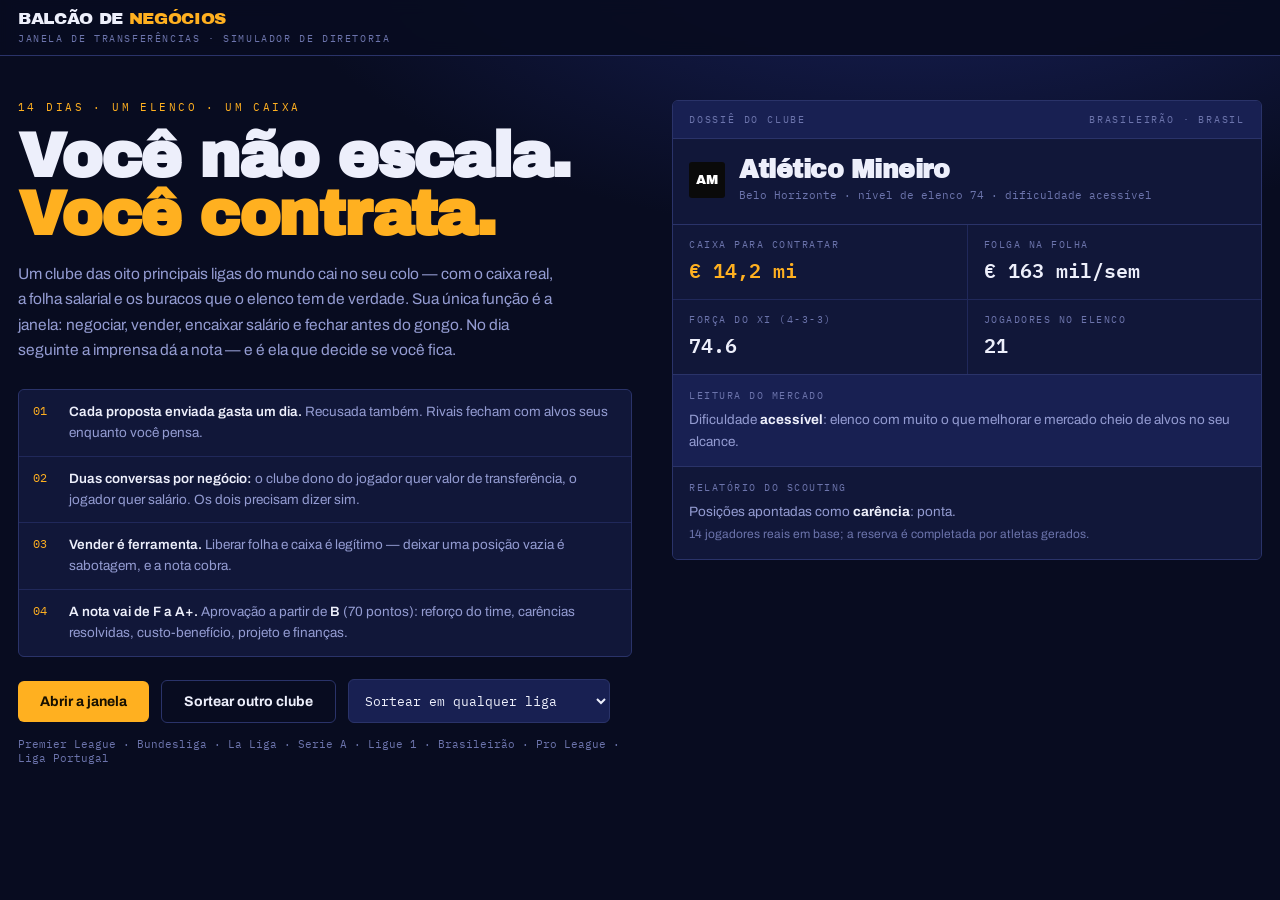
==== balcao-de-negocios/index.html @ 0f283240 "Balcão de Negócios: jogo de janela de transferências Jogo de navegador sem dependências em que a par" ====
<!doctype html>
<html lang="pt-BR">
<head>
<meta charset="utf-8">
<meta name="viewport" content="width=device-width, initial-scale=1">
<title>Balcão de Negócios</title>
<link rel="preconnect" href="https://fonts.googleapis.com">
<link rel="preconnect" href="https://fonts.gstatic.com" crossorigin>
<link rel="stylesheet" href="https://fonts.googleapis.com/css2?family=Archivo+Black&family=Archivo:wght@400;500;600;700&family=IBM+Plex+Mono:wght@400;500;600&display=swap">
<link rel="stylesheet" href="styles.css">
</head>
<body>

<div class="top">
  <div class="topin">
    <div>
      <div class="mark">BALCÃO DE <em>NEGÓCIOS</em></div>
      <div class="tag" id="topTag">Janela de transferências &middot; simulador de diretoria</div>
    </div>
    <div class="spacer"></div>
    <div class="hud" id="hud" hidden></div>
  </div>
  <div class="ticker" id="tickerBar" hidden>
    <span class="lbl">PLANTÃO</span>
    <span class="vp"><span class="run" id="tickerRun"></span></span>
  </div>
</div>

<div class="wrap">
  <section class="intro" id="screenIntro">
    <div>
      <div class="eyebrow">14 dias &middot; um elenco &middot; um caixa</div>
      <h1>Você não escala.<span>Você contrata.</span></h1>
      <p class="lede">Um clube das oito principais ligas do mundo cai no seu colo &mdash; com o caixa real, a folha
      salarial e os buracos que o elenco tem de verdade. Sua única função é a janela: negociar, vender, encaixar
      salário e fechar antes do gongo. No dia seguinte a imprensa dá a nota &mdash; e é ela que decide se você fica.</p>
      <ul class="rules">
        <li><span class="n">01</span><span><b>Cada proposta enviada gasta um dia.</b> Recusada também. Rivais fecham com alvos seus enquanto você pensa.</span></li>
        <li><span class="n">02</span><span><b>Duas conversas por negócio:</b> o clube dono do jogador quer valor de transferência, o jogador quer salário. Os dois precisam dizer sim.</span></li>
        <li><span class="n">03</span><span><b>Vender é ferramenta.</b> Liberar folha e caixa é legítimo &mdash; deixar uma posição vazia é sabotagem, e a nota cobra.</span></li>
        <li><span class="n">04</span><span><b>A nota vai de F a A+.</b> Aprovação a partir de <b>B</b> (70 pontos): reforço do time, carências resolvidas, custo-benefício, projeto e finanças.</span></li>
      </ul>
      <div class="actions">
        <button class="btn" id="btnStart">Abrir a janela</button>
        <button class="btn ghost" id="btnReroll">Sortear outro clube</button>
        <select id="pickLiga" aria-label="Liga do sorteio"></select>
      </div>
      <p class="hint" style="margin-top:14px">Premier League &middot; Bundesliga &middot; La Liga &middot; Serie A &middot; Ligue 1 &middot; Brasileirão &middot; Pro League &middot; Liga Portugal</p>
    </div>
    <div class="dossier" id="dossier"></div>
  </section>

  <section class="desk" id="screenDesk" hidden>
    <div>
      <div class="stack">
        <div class="pnl">
          <header><h3>Elenco atual</h3><span class="r" id="squadCount"></span></header>
          <div id="squadList"></div>
          <div class="meterbox">
            <div class="k"><span>Força da escalação (<b id="formLabel">4-3-3</b>)</span><b id="xiNow">0.0</b></div>
            <div class="bar"><i id="xiBar" class="amber" style="width:0%"></i></div>
            <div class="k" style="margin-top:9px"><span>Caixa usado</span><b id="spentPct">0%</b></div>
            <div class="bar"><i id="spentBar" style="width:0%"></i></div>
            <div class="k" style="margin-top:9px"><span>Folha semanal</span><b id="wagePct">0%</b></div>
            <div class="bar"><i id="wageBar" class="pos" style="width:0%"></i></div>
          </div>
        </div>
      </div>
    </div>

    <div class="pnl">
      <header>
        <div class="tabs" role="tablist">
          <button class="tab" id="tabMarket" role="tab" aria-selected="true">Mercado</button>
          <button class="tab" id="tabSquad" role="tab" aria-selected="false">Vender do elenco</button>
          <button class="tab" id="tabLineup" role="tab" aria-selected="false">Escalação</button>
        </div>
        <span class="r" id="listCount"></span>
      </header>
      <div class="filters" id="filters">
        <select id="fPos">
          <option value="">Todas as posições</option>
          <option value="GOL">Goleiro</option><option value="ZAG">Zagueiro</option>
          <option value="LAT">Lateral</option><option value="VOL">Volante</option>
          <option value="MEI">Meia</option><option value="PON">Ponta</option>
          <option value="ATA">Atacante</option>
        </select>
        <select id="fLiga"></select>
        <select id="fSort">
          <option value="ovr">Melhor overall</option>
          <option value="fee">Menor pedida</option>
          <option value="pot">Maior potencial</option>
          <option value="age">Mais jovem</option>
          <option value="wage">Menor salário</option>
        </select>
        <input type="search" id="fName" placeholder="Buscar jogador ou clube" autocomplete="off">
        <label class="tog"><input type="checkbox" id="fNeed"> só carências</label>
        <label class="tog"><input type="checkbox" id="fAfford"> cabe no caixa</label>
      </div>
      <div class="tacbar" id="tacbar" hidden>
        <label class="tog" for="fForm">Tática</label>
        <select id="fForm" aria-label="Formação tática"></select>
        <button class="btn sm ghost" id="btnAuto">Escalação automática</button>
        <div class="spacer"></div>
        <div class="lstat">
          <span class="k">Força da escalação</span>
          <b id="lineupStrength">0.0</b>
          <span class="d" id="lineupDelta"></span>
        </div>
      </div>

      <div class="pitchwrap" id="pitchWrap" hidden>
        <div>
          <div class="needbar" id="needBar"></div>
          <div class="pitch">
            <div class="ln mid"></div>
            <div class="ln circle"></div>
            <div class="ln spot"></div>
            <div class="ln area-top"></div>
            <div class="ln area-bot"></div>
            <div class="ln goal-top"></div>
            <div class="ln goal-bot"></div>
            <div id="pitchSlots"></div>
          </div>
          <p class="hint" id="selHint" style="margin:10px 2px 0"></p>
        </div>
        <div class="benchcol">
          <div class="bhead"><span>Reservas</span><span id="benchCount"></span></div>
          <div class="bench" id="bench"></div>
        </div>
      </div>

      <div class="mk" id="listWrap"></div>
    </div>

    <div>
      <div class="stack">
        <div class="pnl">
          <header><h3>Prévia da imprensa</h3><span class="r" id="dealsCount"></span></header>
          <div class="gradebox">
            <div class="gletter" id="gLetter">&ndash;</div>
            <div class="gscore" id="gScore">0 / 100 PONTOS</div>
            <div class="scale" id="gScale"></div>
          </div>
          <div id="comps"></div>
        </div>
        <div class="pnl">
          <header><h3>Movimentações</h3><span class="r" id="netSpend"></span></header>
          <div id="deals"><div class="empty">Nenhum negócio fechado ainda.</div></div>
        </div>
        <div class="pnl">
          <header><h3>Últimas do dia</h3></header>
          <div class="feed" id="feed"></div>
          <div style="padding:12px 13px;border-top:1px solid var(--line)">
            <button class="btn wide" id="btnClose">Fechar a janela</button>
            <div class="hint" style="margin-top:8px;text-align:center">Encerra e publica a nota final</div>
          </div>
        </div>
      </div>
    </div>
  </section>

  <section class="report" id="screenReport" hidden></section>
</div>
<div id="modalRoot"></div>

<script src="data/names.js"></script>
<script src="data/premier.js"></script>
<script src="data/bundesliga.js"></script>
<script src="data/laliga.js"></script>
<script src="data/seriea.js"></script>
<script src="data/ligue1.js"></script>
<script src="data/brasileirao.js"></script>
<script src="data/belgica.js"></script>
<script src="data/portugal.js"></script>
<script src="game.js"></script>
</body>
</html>
---- balcao-de-negocios/styles.css ----
:root{
  --bg:#080C20; --panel:#111739; --panel2:#182052; --panel3:#1E2765;
  --line:#2A3369; --line-soft:#20285a;
  --ink:#EDEFFB; --muted:#949CD2; --dim:#6C74AC;
  --amber:#FFB020; --blue:#5B8CFF; --pos:#37D39A; --neg:#FF5F6E; --warn:#FFD166;
  --r:6px;
  --f-display:"Archivo Black","Archivo",Impact,sans-serif;
  --f-body:"Archivo","Helvetica Neue",Arial,sans-serif;
  --f-mono:"IBM Plex Mono",ui-monospace,Consolas,monospace;
}
*{box-sizing:border-box}
[hidden]{display:none!important}
body{background:var(--bg);color:var(--ink);font-family:var(--f-body);margin:0;
  background-image:radial-gradient(1100px 560px at 72% -12%, #1a2360 0%, rgba(26,35,96,0) 62%);
  background-attachment:fixed;}
h1,h2,h3{margin:0;text-wrap:balance}
button{font-family:inherit;color:inherit}
::selection{background:var(--amber);color:#1a1200}
:focus-visible{outline:2px solid var(--amber);outline-offset:2px}
.wrap{max-width:1400px;margin:0 auto;padding:0 18px 44px}

.top{position:sticky;top:0;z-index:40;background:rgba(8,12,32,.94);backdrop-filter:blur(8px);border-bottom:1px solid var(--line)}
.topin{max-width:1400px;margin:0 auto;padding:10px 18px;display:flex;align-items:center;gap:16px}
.mark{font-family:var(--f-display);font-size:17px;letter-spacing:-.02em;line-height:1}
.mark em{font-style:normal;color:var(--amber)}
.tag{font-family:var(--f-mono);font-size:10px;letter-spacing:.16em;color:var(--dim);text-transform:uppercase;margin-top:5px}
.spacer{flex:1}
.hud{display:flex;gap:14px}
.hud .cell{border-left:1px solid var(--line);padding-left:14px;min-width:100px}
.hud .k{font-family:var(--f-mono);font-size:9.5px;letter-spacing:.16em;color:var(--dim);text-transform:uppercase}
.hud .v{font-family:var(--f-mono);font-size:17px;font-weight:600;font-variant-numeric:tabular-nums;line-height:1.35}
.v.amber{color:var(--amber)} .v.pos{color:var(--pos)} .v.neg{color:var(--neg)}

.ticker{background:var(--amber);color:#160F00;overflow:hidden;white-space:nowrap;display:flex;align-items:stretch;
  font-family:var(--f-mono);font-size:11.5px;font-weight:600}
.ticker .lbl{background:#160F00;color:var(--amber);padding:5px 10px;letter-spacing:.18em;font-size:10px;flex:none}
.ticker .vp{overflow:hidden;flex:1}
.ticker .run{display:inline-block;padding:5px 0;white-space:nowrap;animation:slide 32s linear infinite}
@keyframes slide{from{transform:translateX(6%)}to{transform:translateX(-104%)}}
@media (prefers-reduced-motion:reduce){.ticker .run{animation:none;padding:5px 10px}}

.intro{padding:44px 0 0;display:grid;grid-template-columns:1.02fr .98fr;gap:40px;align-items:start}
.eyebrow{font-family:var(--f-mono);font-size:11px;letter-spacing:.22em;color:var(--amber);text-transform:uppercase}
.intro h1{font-family:var(--f-display);font-size:clamp(38px,5.2vw,62px);line-height:.94;letter-spacing:-.025em;margin:14px 0 16px}
.intro h1 span{color:var(--amber);display:block}
.lede{color:var(--muted);font-size:15.5px;line-height:1.65;max-width:60ch}
.rules{margin:26px 0 0;padding:0;list-style:none;display:grid;gap:1px;background:var(--line-soft);border:1px solid var(--line);border-radius:var(--r);overflow:hidden}
.rules li{background:var(--panel);padding:12px 14px;display:grid;grid-template-columns:24px 1fr;gap:12px;font-size:13.5px;color:var(--muted);line-height:1.55}
.rules b{color:var(--ink);font-weight:600}
.rules .n{font-family:var(--f-mono);color:var(--amber);font-size:12px}

.dossier{background:var(--panel);border:1px solid var(--line);border-radius:var(--r);overflow:hidden}
.dossier .hd{padding:12px 16px;border-bottom:1px solid var(--line);display:flex;justify-content:space-between;align-items:center;background:var(--panel2)}
.dossier .hd .t{font-family:var(--f-mono);font-size:10px;letter-spacing:.18em;color:var(--dim);text-transform:uppercase}
.crest{width:36px;height:36px;border-radius:3px;display:grid;place-items:center;font-family:var(--f-display);font-size:13px;flex:none}
.club-line{display:flex;gap:14px;align-items:center;padding:18px 16px 6px}
.club-line h2{font-family:var(--f-display);font-size:25px;letter-spacing:-.02em;line-height:1.05}
.club-line .sub{color:var(--dim);font-family:var(--f-mono);font-size:11px;margin-top:5px}
.dgrid{display:grid;grid-template-columns:1fr 1fr;gap:1px;background:var(--line-soft);margin-top:16px;border-top:1px solid var(--line)}
.dgrid > div{background:var(--panel);padding:13px 16px}
.dgrid .k{font-family:var(--f-mono);font-size:9.5px;letter-spacing:.16em;color:var(--dim);text-transform:uppercase}
.dgrid .v{font-family:var(--f-mono);font-size:20px;font-weight:600;margin-top:3px;font-variant-numeric:tabular-nums}
.board{padding:14px 16px;border-top:1px solid var(--line);background:var(--panel2)}
.board .k{font-family:var(--f-mono);font-size:9.5px;letter-spacing:.16em;color:var(--dim);text-transform:uppercase;margin-bottom:7px}
.board p{margin:0;font-size:13.5px;line-height:1.6;color:var(--muted)}
.board p b{color:var(--ink)}

.btn{background:var(--amber);color:#160F00;border:0;border-radius:var(--r);padding:13px 22px;font-weight:700;font-size:14px;cursor:pointer;transition:transform .12s,filter .12s}
.btn:hover{filter:brightness(1.08);transform:translateY(-1px)}
.btn:disabled{opacity:.4;cursor:not-allowed;transform:none;filter:none}
.btn.ghost{background:transparent;color:var(--ink);border:1px solid var(--line)}
.btn.ghost:hover{border-color:var(--amber);color:var(--amber);filter:none}
.btn.sm{padding:7px 12px;font-size:12px;border-radius:4px}
.btn.wide{width:100%}
.actions{display:flex;gap:12px;align-items:center;margin-top:22px;flex-wrap:wrap}
.hint{font-family:var(--f-mono);font-size:11px;color:var(--dim)}

.desk{display:grid;grid-template-columns:266px minmax(0,1fr) 316px;gap:14px;padding-top:14px;align-items:start}
.pnl{background:var(--panel);border:1px solid var(--line);border-radius:var(--r);overflow:hidden}
.pnl + .pnl{margin-top:14px}
.pnl > header{padding:10px 13px;border-bottom:1px solid var(--line);display:flex;justify-content:space-between;align-items:center;gap:8px}
.pnl > header h3{font-family:var(--f-mono);font-size:10px;letter-spacing:.18em;color:var(--dim);text-transform:uppercase;font-weight:500}
.pnl > header .r{font-family:var(--f-mono);font-size:11px;color:var(--muted)}
.stack{position:sticky;top:78px}

.srow{display:grid;grid-template-columns:36px 1fr auto;gap:9px;align-items:center;padding:7px 13px}
.srow + .srow{border-top:1px solid var(--line-soft)}
.srow .nm{font-size:13px;line-height:1.25;min-width:0}
.srow .nm small{display:block;color:var(--dim);font-family:var(--f-mono);font-size:10px;margin-top:2px}
.srow .nm b{font-weight:600}
.pos{font-family:var(--f-mono);font-size:10px;font-weight:600;letter-spacing:.05em;text-align:center;padding:4px 0;border-radius:3px;background:var(--panel3);color:var(--muted)}
.pos.crit{background:rgba(255,95,110,.16);color:#FF8F9A}
.pos.soft{background:rgba(255,209,102,.14);color:var(--warn)}
.pos.ok{background:rgba(55,211,154,.12);color:var(--pos)}
.ovr{font-family:var(--f-mono);font-size:15px;font-weight:600;font-variant-numeric:tabular-nums;text-align:right}
.ovr small{display:block;font-size:10px;color:var(--pos);font-weight:500}
.ovr small.neg{color:var(--neg)}

.meterbox{padding:12px 13px;border-top:1px solid var(--line-soft)}
.meterbox .k{font-family:var(--f-mono);font-size:9.5px;letter-spacing:.14em;color:var(--dim);text-transform:uppercase;display:flex;justify-content:space-between}
.meterbox .k b{color:var(--ink);font-weight:600;letter-spacing:0}
.bar{height:6px;border-radius:99px;background:var(--panel3);margin-top:7px;overflow:hidden}
.bar i{display:block;height:100%;background:var(--blue);border-radius:99px;transition:width .4s cubic-bezier(.2,.8,.2,1)}
.bar i.amber{background:var(--amber)} .bar i.neg{background:var(--neg)} .bar i.pos{background:var(--pos)}

.tabs{display:flex;gap:2px}
.tab{background:transparent;border:1px solid transparent;border-radius:4px;padding:6px 11px;font-size:12px;font-weight:600;color:var(--dim);cursor:pointer}
.tab[aria-selected="true"]{background:var(--panel3);color:var(--ink);border-color:var(--line)}
.filters{display:flex;gap:8px;padding:10px 13px;border-bottom:1px solid var(--line);flex-wrap:wrap;align-items:center}
select,input[type=search],input[type=number]{background:var(--panel2);border:1px solid var(--line);color:var(--ink);border-radius:4px;padding:6px 9px;font-family:var(--f-mono);font-size:11.5px}
input[type=search]{flex:1;min-width:120px}
.tog{display:flex;align-items:center;gap:6px;font-family:var(--f-mono);font-size:11px;color:var(--muted);cursor:pointer}
.tog input{accent-color:var(--amber)}

.mk{overflow-x:auto;max-height:min(62vh,720px);overflow-y:auto}
table{width:100%;border-collapse:collapse;font-size:13px}
thead th{font-family:var(--f-mono);font-size:9.5px;letter-spacing:.13em;color:var(--dim);text-transform:uppercase;font-weight:500;text-align:left;padding:8px 10px;border-bottom:1px solid var(--line);white-space:nowrap;position:sticky;top:0;background:var(--panel);z-index:2}
tbody td{padding:8px 10px;border-bottom:1px solid var(--line-soft);vertical-align:middle;white-space:nowrap}
tbody tr:hover{background:var(--panel2)}
tbody tr.gone{opacity:.32}
.num{font-family:var(--f-mono);font-variant-numeric:tabular-nums;text-align:right}
th.num{text-align:right}
.pname{font-weight:600;font-size:13.5px}
.pmeta{color:var(--dim);font-family:var(--f-mono);font-size:10.5px;margin-top:2px}
.chip{display:inline-block;font-family:var(--f-mono);font-size:9px;letter-spacing:.08em;padding:2px 6px;border-radius:3px;background:var(--panel3);color:var(--muted);text-transform:uppercase;margin-left:6px;vertical-align:1px}
.chip.free{background:rgba(91,140,255,.16);color:#9BB6FF}
.chip.gem{background:rgba(255,176,32,.16);color:var(--amber)}
.chip.star{background:rgba(255,95,110,.15);color:#FF9AA4}
.chip.vet{background:rgba(148,156,210,.14);color:var(--muted)}
.empty{padding:28px 14px;color:var(--dim);font-family:var(--f-mono);font-size:12px;text-align:center}

.feed{max-height:250px;overflow:auto}
.fitem{padding:9px 13px;border-bottom:1px solid var(--line-soft);font-size:12.5px;line-height:1.5;color:var(--muted);display:grid;grid-template-columns:32px 1fr;gap:9px}
.fitem .d{font-family:var(--f-mono);font-size:10px;color:var(--dim);padding-top:2px}
.fitem b{color:var(--ink);font-weight:600}
.fitem.good b{color:var(--pos)} .fitem.bad b{color:var(--neg)} .fitem.rival b{color:var(--warn)}
.deal{display:grid;grid-template-columns:1fr auto;gap:8px;padding:9px 13px;border-bottom:1px solid var(--line-soft);align-items:center}
.deal:last-child{border-bottom:0}
.deal .n{font-size:13px;font-weight:600}
.deal .m{font-family:var(--f-mono);font-size:10.5px;color:var(--dim);margin-top:2px}
.deal .p{font-family:var(--f-mono);font-size:12.5px;font-variant-numeric:tabular-nums;text-align:right}
.deal .p small{display:block;color:var(--dim);font-size:10px}

.gradebox{padding:14px 13px 16px;text-align:center;border-bottom:1px solid var(--line)}
.gletter{font-family:var(--f-display);font-size:54px;line-height:.9;letter-spacing:-.045em}
.gscore{font-family:var(--f-mono);font-size:11px;color:var(--dim);letter-spacing:.1em;margin-top:6px}
.scale{display:flex;height:5px;margin:13px 0 0;gap:2px}
.scale span{flex:1;background:var(--panel3);border-radius:2px}
.scale span.on{background:var(--amber)}
.comp{padding:8px 13px}
.comp + .comp{border-top:1px solid var(--line-soft)}
.comp .k{display:flex;justify-content:space-between;font-size:11.5px;color:var(--muted);gap:8px}
.comp .k b{font-family:var(--f-mono);font-variant-numeric:tabular-nums;color:var(--ink);font-weight:600}

.scrim{position:fixed;inset:0;background:rgba(4,6,18,.74);backdrop-filter:blur(3px);z-index:60;display:grid;place-items:center;padding:20px}
.modal{background:var(--panel);border:1px solid var(--line);border-radius:8px;width:min(560px,100%);max-height:92vh;overflow:auto;box-shadow:0 30px 80px rgba(0,0,0,.6)}
.mh{padding:16px 18px;border-bottom:1px solid var(--line);background:var(--panel2);display:flex;justify-content:space-between;align-items:flex-start;gap:12px}
.modal h3{font-family:var(--f-display);font-size:22px;letter-spacing:-.02em;line-height:1.15}
.mh .sub{color:var(--dim);font-family:var(--f-mono);font-size:11px;margin-top:6px;line-height:1.5}
.x{background:transparent;border:1px solid var(--line);border-radius:4px;width:28px;height:28px;cursor:pointer;color:var(--muted);font-size:14px;flex:none}
.x:hover{border-color:var(--neg);color:var(--neg)}
.attrs{display:grid;grid-template-columns:repeat(4,1fr);gap:1px;background:var(--line-soft)}
.attrs > div{background:var(--panel);padding:11px 14px}
.attrs .k{font-family:var(--f-mono);font-size:9px;letter-spacing:.13em;color:var(--dim);text-transform:uppercase}
.attrs .v{font-family:var(--f-mono);font-size:17px;font-weight:600;margin-top:3px;font-variant-numeric:tabular-nums}
.negotiate{padding:16px 18px;display:grid;gap:15px}
.field .k{display:flex;justify-content:space-between;align-items:baseline;font-size:12px;color:var(--muted);margin-bottom:8px;gap:10px}
.field .k b{font-family:var(--f-mono);font-size:15px;color:var(--ink);font-variant-numeric:tabular-nums}
input[type=range]{width:100%;accent-color:var(--amber);background:transparent}
.quick{display:flex;gap:6px;margin-top:8px;flex-wrap:wrap}
.quick button{background:var(--panel2);border:1px solid var(--line);border-radius:4px;padding:4px 9px;font-family:var(--f-mono);font-size:10.5px;color:var(--muted);cursor:pointer}
.quick button:hover{border-color:var(--amber);color:var(--amber)}
.msg{padding:11px 13px;border-radius:4px;font-size:13px;line-height:1.55;border-left:3px solid var(--line);background:var(--panel2)}
.msg.ok{background:rgba(55,211,154,.09);border-color:var(--pos)}
.msg.no{background:rgba(255,95,110,.09);border-color:var(--neg)}
.msg.mid{background:rgba(255,176,32,.09);border-color:var(--amber)}
.msg .who{font-family:var(--f-mono);font-size:9.5px;letter-spacing:.14em;color:var(--dim);text-transform:uppercase;display:block;margin-bottom:4px}
.mfoot{display:flex;gap:10px;align-items:center;justify-content:space-between;padding:14px 18px;border-top:1px solid var(--line);background:var(--panel2);flex-wrap:wrap}

.report{padding:36px 0 0;max-width:960px;margin:0 auto}
.verdict{text-align:center;padding:0 0 8px}
.verdict .big{font-family:var(--f-display);font-size:clamp(74px,13vw,148px);line-height:.82;letter-spacing:-.05em}
.verdict h2{font-family:var(--f-display);font-size:clamp(23px,3.4vw,36px);letter-spacing:-.025em;margin:16px 0 10px}
.verdict p{color:var(--muted);font-size:15px;line-height:1.65;max-width:62ch;margin:0 auto}
.stamp{display:inline-block;font-family:var(--f-mono);font-size:11px;letter-spacing:.2em;text-transform:uppercase;padding:6px 14px;border-radius:99px;border:1px solid;margin-bottom:14px}
.stamp.win{color:var(--pos);border-color:rgba(55,211,154,.5);background:rgba(55,211,154,.08)}
.stamp.lose{color:var(--neg);border-color:rgba(255,95,110,.5);background:rgba(255,95,110,.08)}
.rgrid{display:grid;grid-template-columns:1fr 1fr;gap:14px;margin-top:30px;align-items:start}
.crow{padding:12px 15px}
.crow + .crow{border-top:1px solid var(--line-soft)}
.crow .t2{display:flex;justify-content:space-between;align-items:baseline;gap:10px}
.crow .nm{font-size:13.5px;font-weight:600}
.crow .sc{font-family:var(--f-mono);font-size:12px;font-variant-numeric:tabular-nums;color:var(--amber);white-space:nowrap}
.crow p{margin:5px 0 0;font-size:12px;color:var(--dim);line-height:1.55}
@media(max-width:1080px){
  .desk{grid-template-columns:1fr}
  .stack{position:static}
  .intro{grid-template-columns:1fr;gap:28px;padding-top:28px}
  .rgrid{grid-template-columns:1fr}
  .hud{display:none}
  .mk{max-height:none}
}
.actions select{padding:12px 12px;font-size:12.5px;border-radius:var(--r)}
.actions select:hover{border-color:var(--amber)}

/* ---------- escalação: barra de tática, campo e banco ---------- */
.tacbar{display:flex;gap:10px;align-items:center;padding:10px 13px;border-bottom:1px solid var(--line);flex-wrap:wrap}
.tacbar .tog{color:var(--dim);letter-spacing:.14em;text-transform:uppercase;font-size:9.5px}
.lstat{display:flex;align-items:baseline;gap:8px}
.lstat .k{font-family:var(--f-mono);font-size:9.5px;letter-spacing:.14em;text-transform:uppercase;color:var(--dim)}
.lstat b{font-family:var(--f-mono);font-size:18px;font-weight:600;font-variant-numeric:tabular-nums}
.lstat .d{font-family:var(--f-mono);font-size:10.5px;color:var(--dim)}
.chip.xi{background:rgba(55,211,154,.16);color:var(--pos)}

.pitchwrap{display:grid;grid-template-columns:minmax(0,1fr) 234px;gap:12px;padding:12px 13px;align-items:start}
.pitch{position:relative;max-width:min(100%,436px);margin:0 auto;aspect-ratio:68/100;border-radius:6px;
  border:1px solid var(--line);overflow:hidden;
  background:
    repeating-linear-gradient(180deg, rgba(255,255,255,.022) 0 9%, rgba(0,0,0,0) 9% 18%),
    linear-gradient(180deg, #123329 0%, #0D2620 55%, #102D25 100%);}
.ln{position:absolute;border:1px solid rgba(233,240,255,.15);pointer-events:none}
.ln.mid{left:0;right:0;top:50%;border-width:0 0 1px 0}
.ln.circle{left:50%;top:50%;width:26%;aspect-ratio:1;transform:translate(-50%,-50%);border-radius:50%}
.ln.spot{left:50%;top:50%;width:5px;height:5px;transform:translate(-50%,-50%);border-radius:50%;background:rgba(233,240,255,.28);border:0}
.ln.area-top{left:21%;right:21%;top:-1px;height:15%;border-top:0}
.ln.area-bot{left:21%;right:21%;bottom:-1px;height:15%;border-bottom:0}
.ln.goal-top{left:36%;right:36%;top:-1px;height:6%;border-top:0}
.ln.goal-bot{left:36%;right:36%;bottom:-1px;height:6%;border-bottom:0}

.slot{position:absolute;transform:translate(-50%,-50%);width:70px;display:grid;justify-items:center;gap:3px;
  background:transparent;border:0;padding:0;cursor:pointer;font-family:var(--f-body)}
.slot .badge{width:34px;height:34px;border-radius:50%;display:grid;place-items:center;
  font-family:var(--f-mono);font-weight:600;font-size:13px;font-variant-numeric:tabular-nums;
  box-shadow:0 3px 10px rgba(0,0,0,.45)}
.badge.b-GOL{background:#7FA7FF;color:#08132E}
.badge.b-ZAG,.badge.b-LAT{background:#54D9A8;color:#04241A}
.badge.b-VOL,.badge.b-MEI{background:#FFC358;color:#1A1200}
.badge.b-PON,.badge.b-ATA{background:#FF8A96;color:#2B0509}
.badge.out{box-shadow:0 0 0 2px var(--neg), 0 3px 10px rgba(0,0,0,.45)}
.badge.vaga{background:rgba(8,12,32,.35);border:1px dashed rgba(233,240,255,.35);color:rgba(233,240,255,.6);font-size:10px}
.slot .nm{display:grid;justify-items:center;line-height:1.2}
.slot .who{font-size:10.5px;font-weight:600;color:#EDF3FF;text-shadow:0 1px 3px rgba(0,0,0,.95);
  max-width:70px;overflow:hidden;text-overflow:ellipsis;white-space:nowrap}
.slot .mini{font-family:var(--f-mono);font-size:8.5px;color:rgba(237,243,255,.5);text-shadow:0 1px 2px rgba(0,0,0,.9)}
.slot .warn{font-family:var(--f-mono);font-size:8.5px;color:#FF9AA4;text-shadow:0 1px 2px rgba(0,0,0,.9)}
.slot .rm{position:absolute;top:-7px;right:4px;width:17px;height:17px;border-radius:50%;
  background:var(--panel3);border:1px solid var(--line);color:var(--muted);font-size:11px;line-height:15px;opacity:0;transition:opacity .15s}
.slot:hover .rm,.slot:focus-visible .rm{opacity:1}
.slot .rm:hover{background:var(--neg);color:#1a0004;border-color:var(--neg)}
.slot.sel .badge{box-shadow:0 0 0 3px var(--amber), 0 3px 10px rgba(0,0,0,.45)}
.slot.vazio.sel .badge{border-style:solid}

.benchcol{display:flex;flex-direction:column;min-height:0;max-height:684px;
  border:1px solid var(--line);border-radius:6px;overflow:hidden;background:var(--panel2)}
.bhead{display:flex;justify-content:space-between;gap:8px;padding:9px 11px;border-bottom:1px solid var(--line);
  font-family:var(--f-mono);font-size:9.5px;letter-spacing:.14em;text-transform:uppercase;color:var(--dim)}
.bench{overflow:auto;flex:1}
.brow{display:grid;grid-template-columns:32px minmax(0,1fr) auto;gap:8px;align-items:center;width:100%;
  text-align:left;background:transparent;border:0;border-bottom:1px solid var(--line-soft);
  padding:7px 9px;cursor:pointer;color:inherit;font-family:var(--f-body)}
.brow:hover{background:var(--panel3)}
.brow.sel{background:rgba(255,176,32,.16);box-shadow:inset 3px 0 0 var(--amber)}
.brow.fit{box-shadow:inset 3px 0 0 var(--pos)}
.brow.unfit{opacity:.4}
.brow .bn{font-size:12.5px;font-weight:600;min-width:0;overflow:hidden;text-overflow:ellipsis;white-space:nowrap}
.brow .bn small{display:block;font-family:var(--f-mono);font-size:9.5px;color:var(--dim);font-weight:400}
.brow .bo{font-family:var(--f-mono);font-size:14px;font-weight:600;font-variant-numeric:tabular-nums;text-align:right}
.brow .bo small{display:block;font-size:9px;color:var(--neg)}
@media(max-width:1080px){
  .pitchwrap{grid-template-columns:1fr}
  .benchcol{max-height:340px}
}

/* ---------- carências no campinho ---------- */
.needbar{display:flex;gap:8px;flex-wrap:wrap;margin:0 0 11px}
.needchip{flex:1 1 128px;display:grid;gap:5px;text-align:left;background:var(--panel2);
  border:1px solid var(--line);border-left:3px solid var(--neg);border-radius:5px;
  padding:7px 10px;cursor:pointer;color:inherit;font-family:var(--f-body)}
.needchip.soft{border-left-color:var(--warn)}
.needchip.done{border-left-color:var(--pos);opacity:.72}
.needchip:hover{border-color:var(--amber);opacity:1}
.nc-t{font-size:12px;font-weight:600;display:flex;align-items:baseline;gap:6px}
.nc-t em{font-style:normal;font-family:var(--f-mono);font-size:8.5px;letter-spacing:.12em;text-transform:uppercase;color:var(--neg)}
.needchip.soft .nc-t em{color:var(--warn)}
.needchip.done .nc-t em{color:var(--pos)}
.nc-b{display:block;height:4px;border-radius:99px;background:var(--panel3);overflow:hidden}
.nc-b i{display:block;height:100%;background:var(--neg);border-radius:99px;transition:width .4s cubic-bezier(.2,.8,.2,1)}
.needchip.soft .nc-b i{background:var(--warn)}
.needchip.done .nc-b i{background:var(--pos)}
.nc-v{display:flex;justify-content:space-between;gap:6px;font-family:var(--f-mono);font-size:9.5px;color:var(--dim)}
.nc-v .go{color:var(--amber)}
.needbar .allok{flex:1;background:rgba(55,211,154,.08);border:1px solid rgba(55,211,154,.35);
  border-radius:5px;padding:9px 11px;font-size:12px;color:var(--pos)}
.needbar .allok b{color:var(--ink)}

.slot .badge{position:relative;z-index:1}
.slot.need::before{content:'';position:absolute;left:50%;top:17px;width:54px;height:54px;
  transform:translate(-50%,-50%);border-radius:50%;pointer-events:none;z-index:0;
  background:radial-gradient(circle closest-side, rgba(255,95,110,.55), rgba(255,95,110,0))}
.slot.need.soft::before{background:radial-gradient(circle closest-side, rgba(255,209,102,.5), rgba(255,209,102,0))}
.slot.need.crit::before{animation:pulseNeed 2.6s ease-in-out infinite}
.slot.need .mini{color:#FF9AA4}
.slot.need.soft .mini{color:var(--warn)}
@keyframes pulseNeed{
  0%,100%{opacity:.5;transform:translate(-50%,-50%) scale(1)}
  50%{opacity:1;transform:translate(-50%,-50%) scale(1.16)}
}
@media(prefers-reduced-motion:reduce){.slot.need.crit::before{animation:none;opacity:.8}}
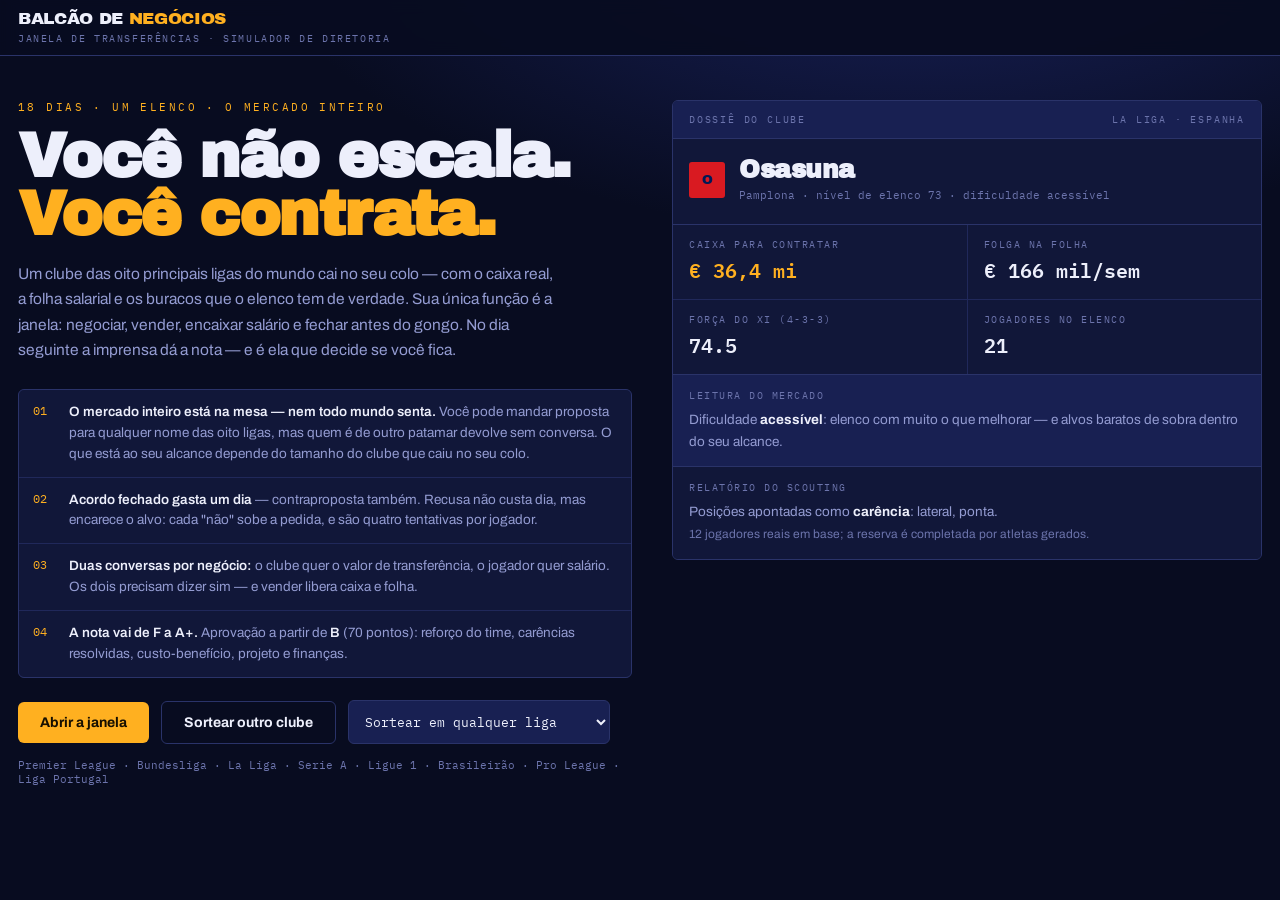
==== commit 6817bf02: "Balanceamento: mercado aberto com trava de patamar O jogo estava difícil demais e, depois do primeir" ====
--- a/balcao-de-negocios/index.html
+++ b/balcao-de-negocios/index.html
@@ -29,15 +29,15 @@
 <div class="wrap">
   <section class="intro" id="screenIntro">
     <div>
-      <div class="eyebrow">14 dias &middot; um elenco &middot; um caixa</div>
+      <div class="eyebrow">18 dias &middot; um elenco &middot; o mercado inteiro</div>
       <h1>Você não escala.<span>Você contrata.</span></h1>
       <p class="lede">Um clube das oito principais ligas do mundo cai no seu colo &mdash; com o caixa real, a folha
       salarial e os buracos que o elenco tem de verdade. Sua única função é a janela: negociar, vender, encaixar
       salário e fechar antes do gongo. No dia seguinte a imprensa dá a nota &mdash; e é ela que decide se você fica.</p>
       <ul class="rules">
-        <li><span class="n">01</span><span><b>Cada proposta enviada gasta um dia.</b> Recusada também. Rivais fecham com alvos seus enquanto você pensa.</span></li>
-        <li><span class="n">02</span><span><b>Duas conversas por negócio:</b> o clube dono do jogador quer valor de transferência, o jogador quer salário. Os dois precisam dizer sim.</span></li>
-        <li><span class="n">03</span><span><b>Vender é ferramenta.</b> Liberar folha e caixa é legítimo &mdash; deixar uma posição vazia é sabotagem, e a nota cobra.</span></li>
+        <li><span class="n">01</span><span><b>O mercado inteiro está na mesa &mdash; nem todo mundo senta.</b> Você pode mandar proposta para qualquer nome das oito ligas, mas quem é de outro patamar devolve sem conversa. O que está ao seu alcance depende do tamanho do clube que caiu no seu colo.</span></li>
+        <li><span class="n">02</span><span><b>Acordo fechado gasta um dia</b> &mdash; contraproposta também. Recusa não custa dia, mas encarece o alvo: cada &quot;não&quot; sobe a pedida, e são quatro tentativas por jogador.</span></li>
+        <li><span class="n">03</span><span><b>Duas conversas por negócio:</b> o clube quer o valor de transferência, o jogador quer salário. Os dois precisam dizer sim &mdash; e vender libera caixa e folha.</span></li>
         <li><span class="n">04</span><span><b>A nota vai de F a A+.</b> Aprovação a partir de <b>B</b> (70 pontos): reforço do time, carências resolvidas, custo-benefício, projeto e finanças.</span></li>
       </ul>
       <div class="actions">
@@ -96,6 +96,7 @@
         <input type="search" id="fName" placeholder="Buscar jogador ou clube" autocomplete="off">
         <label class="tog"><input type="checkbox" id="fNeed"> só carências</label>
         <label class="tog"><input type="checkbox" id="fAfford"> cabe no caixa</label>
+        <label class="tog"><input type="checkbox" id="fReach"> só quem me atende</label>
       </div>
       <div class="tacbar" id="tacbar" hidden>
         <label class="tog" for="fForm">Tática</label>
--- a/balcao-de-negocios/styles.css
+++ b/balcao-de-negocios/styles.css
@@ -127,6 +127,10 @@
 .chip.gem{background:rgba(255,176,32,.16);color:var(--amber)}
 .chip.star{background:rgba(255,95,110,.15);color:#FF9AA4}
 .chip.vet{background:rgba(148,156,210,.14);color:var(--muted)}
+.chip.out{background:rgba(255,95,110,.22);color:#FFB2B9}
+.chip.hard{background:rgba(255,176,32,.14);color:var(--amber)}
+tr.unreach td{opacity:.5}
+tr.unreach:hover td{opacity:.8}
 .empty{padding:28px 14px;color:var(--dim);font-family:var(--f-mono);font-size:12px;text-align:center}
 
 .feed{max-height:250px;overflow:auto}
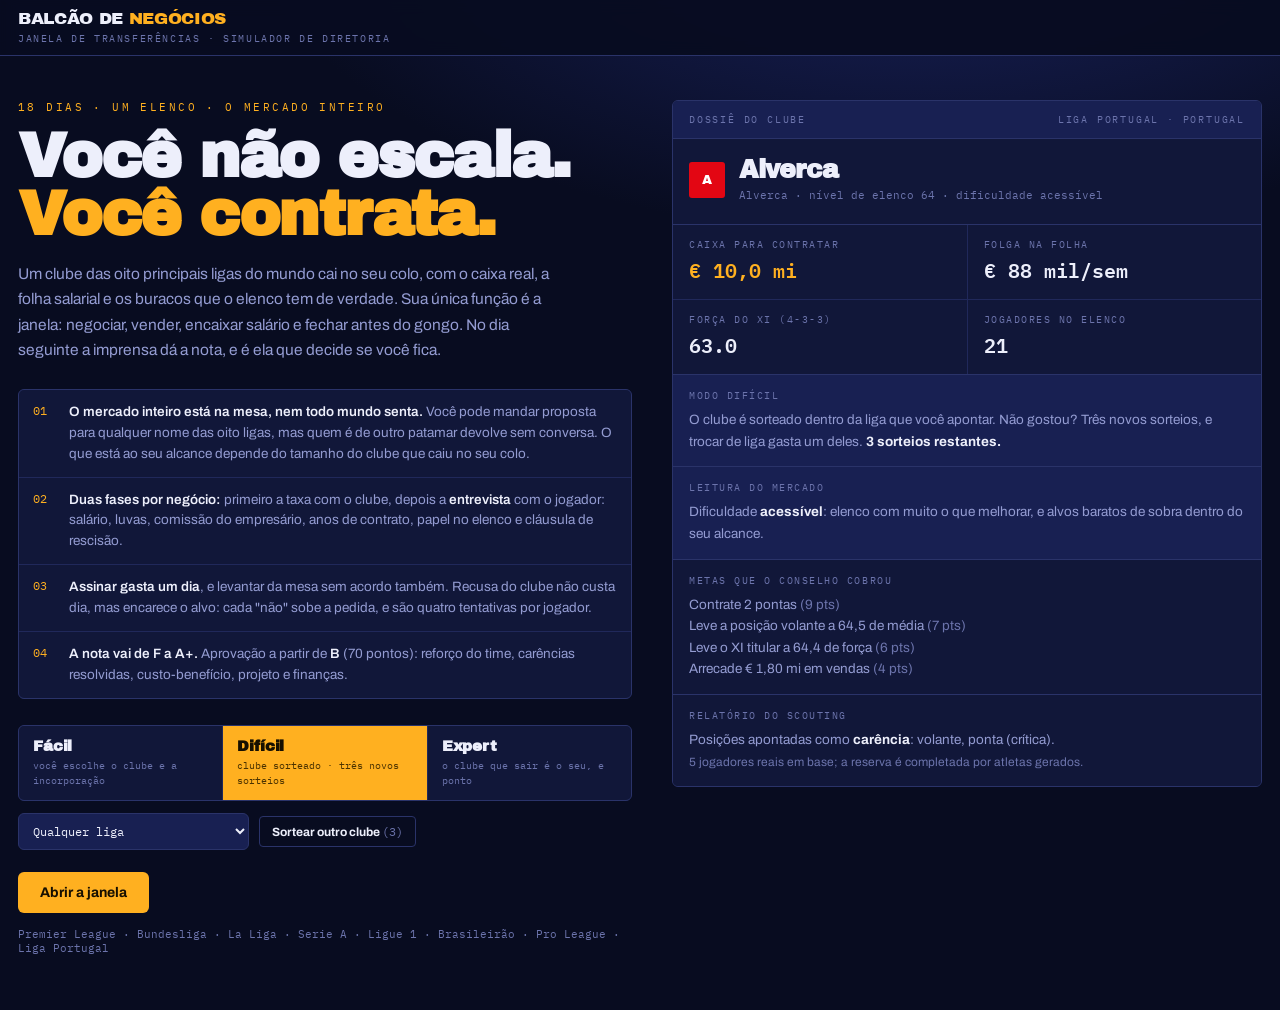
==== commit 08cfdad2: "Patch 1.0.1" ====
--- a/balcao-de-negocios/index.html
+++ b/balcao-de-negocios/index.html
@@ -31,19 +31,31 @@
     <div>
       <div class="eyebrow">18 dias &middot; um elenco &middot; o mercado inteiro</div>
       <h1>Você não escala.<span>Você contrata.</span></h1>
-      <p class="lede">Um clube das oito principais ligas do mundo cai no seu colo &mdash; com o caixa real, a folha
+      <p class="lede">Um clube das oito principais ligas do mundo cai no seu colo, com o caixa real, a folha
       salarial e os buracos que o elenco tem de verdade. Sua única função é a janela: negociar, vender, encaixar
-      salário e fechar antes do gongo. No dia seguinte a imprensa dá a nota &mdash; e é ela que decide se você fica.</p>
+      salário e fechar antes do gongo. No dia seguinte a imprensa dá a nota, e é ela que decide se você fica.</p>
       <ul class="rules">
-        <li><span class="n">01</span><span><b>O mercado inteiro está na mesa &mdash; nem todo mundo senta.</b> Você pode mandar proposta para qualquer nome das oito ligas, mas quem é de outro patamar devolve sem conversa. O que está ao seu alcance depende do tamanho do clube que caiu no seu colo.</span></li>
-        <li><span class="n">02</span><span><b>Acordo fechado gasta um dia</b> &mdash; contraproposta também. Recusa não custa dia, mas encarece o alvo: cada &quot;não&quot; sobe a pedida, e são quatro tentativas por jogador.</span></li>
-        <li><span class="n">03</span><span><b>Duas conversas por negócio:</b> o clube quer o valor de transferência, o jogador quer salário. Os dois precisam dizer sim &mdash; e vender libera caixa e folha.</span></li>
+        <li><span class="n">01</span><span><b>O mercado inteiro está na mesa, nem todo mundo senta.</b> Você pode mandar proposta para qualquer nome das oito ligas, mas quem é de outro patamar devolve sem conversa. O que está ao seu alcance depende do tamanho do clube que caiu no seu colo.</span></li>
+        <li><span class="n">02</span><span><b>Duas fases por negócio:</b> primeiro a taxa com o clube, depois a <b>entrevista</b> com o jogador: salário, luvas, comissão do empresário, anos de contrato, papel no elenco e cláusula de rescisão.</span></li>
+        <li><span class="n">03</span><span><b>Assinar gasta um dia</b>, e levantar da mesa sem acordo também. Recusa do clube não custa dia, mas encarece o alvo: cada &quot;não&quot; sobe a pedida, e são quatro tentativas por jogador.</span></li>
         <li><span class="n">04</span><span><b>A nota vai de F a A+.</b> Aprovação a partir de <b>B</b> (70 pontos): reforço do time, carências resolvidas, custo-benefício, projeto e finanças.</span></li>
       </ul>
+      <div class="modes" id="modeBar" role="radiogroup" aria-label="Modo de jogo">
+        <button role="radio" data-mode="facil"><b>Fácil</b><small>você escolhe o clube e a incorporação</small></button>
+        <button role="radio" data-mode="dificil"><b>Difícil</b><small>clube sorteado &middot; três novos sorteios</small></button>
+        <button role="radio" data-mode="expert"><b>Expert</b><small>o clube que sair é o seu, e ponto</small></button>
+      </div>
+      <div class="setup" id="setupBar">
+        <select id="pickLiga" aria-label="Liga"></select>
+        <select id="pickClube" aria-label="Clube"></select>
+        <button class="btn ghost sm" id="btnReroll">Sortear outro clube <b id="rerollLeft"></b></button>
+      </div>
+      <div class="aporte" id="aporteWrap">
+        <div class="k">Incorporação financeira: escolha o investidor</div>
+        <div class="apbar" id="aporteSeg" role="radiogroup" aria-label="Incorporação financeira"></div>
+      </div>
       <div class="actions">
         <button class="btn" id="btnStart">Abrir a janela</button>
-        <button class="btn ghost" id="btnReroll">Sortear outro clube</button>
-        <select id="pickLiga" aria-label="Liga do sorteio"></select>
       </div>
       <p class="hint" style="margin-top:14px">Premier League &middot; Bundesliga &middot; La Liga &middot; Serie A &middot; Ligue 1 &middot; Brasileirão &middot; Pro League &middot; Liga Portugal</p>
     </div>
@@ -137,6 +149,10 @@
     <div>
       <div class="stack">
         <div class="pnl">
+          <header><h3>Metas do conselho</h3><span class="r" id="goalsCount"></span></header>
+          <div id="goals"></div>
+        </div>
+        <div class="pnl">
           <header><h3>Prévia da imprensa</h3><span class="r" id="dealsCount"></span></header>
           <div class="gradebox">
             <div class="gletter" id="gLetter">&ndash;</div>
--- a/balcao-de-negocios/styles.css
+++ b/balcao-de-negocios/styles.css
@@ -75,6 +75,31 @@
 .actions{display:flex;gap:12px;align-items:center;margin-top:22px;flex-wrap:wrap}
 .hint{font-family:var(--f-mono);font-size:11px;color:var(--dim)}
 
+/* ---------- abertura: modo de jogo e escolha do clube ---------- */
+.modes{display:grid;grid-template-columns:repeat(3,1fr);gap:1px;margin-top:26px;background:var(--line-soft);border:1px solid var(--line);border-radius:var(--r);overflow:hidden}
+.modes button{background:var(--panel);border:0;padding:12px 14px;text-align:left;cursor:pointer;display:block;transition:background .14s}
+.modes button b{display:block;font-family:var(--f-display);font-size:15px;letter-spacing:-.01em}
+.modes button small{display:block;font-family:var(--f-mono);font-size:10px;line-height:1.45;color:var(--dim);margin-top:5px}
+.modes button:hover{background:var(--panel2)}
+.modes button.on{background:var(--amber);color:#160F00}
+.modes button.on small{color:#4A3200}
+.setup{display:flex;gap:10px;align-items:center;margin-top:12px;flex-wrap:wrap}
+.setup select{padding:9px 10px;font-size:12px;border-radius:var(--r);max-width:100%}
+.setup select:hover{border-color:var(--amber)}
+.aporte{margin-top:14px}
+.aporte .k{font-family:var(--f-mono);font-size:9.5px;letter-spacing:.16em;color:var(--dim);text-transform:uppercase;margin-bottom:8px}
+.apbar{display:grid;grid-template-columns:repeat(4,1fr);gap:1px;background:var(--line-soft);border:1px solid var(--line);border-radius:var(--r);overflow:hidden}
+.apbar button{background:var(--panel);border:0;padding:10px 12px;text-align:left;cursor:pointer;display:block;transition:background .14s}
+.apbar button b{display:block;font-size:12.5px;font-weight:700;line-height:1.25}
+.apbar button em{display:block;font-family:var(--f-mono);font-style:normal;font-size:10px;color:var(--amber);margin-top:4px}
+.apbar button small{display:block;font-family:var(--f-mono);font-size:9.5px;line-height:1.45;color:var(--dim);margin-top:5px}
+.apbar button:hover{background:var(--panel2)}
+.apbar button.on{background:var(--amber);color:#160F00}
+.apbar button.on em,.apbar button.on small{color:#4A3200}
+#btnReroll b{font-family:var(--f-mono);color:var(--dim);font-weight:400}
+@media(max-width:820px){.apbar{grid-template-columns:repeat(2,1fr)}}
+@media(max-width:560px){.modes{grid-template-columns:1fr}.apbar{grid-template-columns:1fr}}
+
 .desk{display:grid;grid-template-columns:266px minmax(0,1fr) 316px;gap:14px;padding-top:14px;align-items:start}
 .pnl{background:var(--panel);border:1px solid var(--line);border-radius:var(--r);overflow:hidden}
 .pnl + .pnl{margin-top:14px}
@@ -151,6 +176,14 @@
 .scale{display:flex;height:5px;margin:13px 0 0;gap:2px}
 .scale span{flex:1;background:var(--panel3);border-radius:2px}
 .scale span.on{background:var(--amber)}
+.goal{padding:9px 13px}
+.goal + .goal{border-top:1px solid var(--line-soft)}
+.goal .k{display:flex;justify-content:space-between;gap:8px;font-size:12px;line-height:1.35}
+.goal .k b{font-family:var(--f-mono);font-size:10.5px;color:var(--amber);font-weight:600;white-space:nowrap}
+.goal .m{font-family:var(--f-mono);font-size:10px;color:var(--dim);margin-top:5px}
+.goal.done .k{color:var(--dim)}
+.goal.done .k b{color:var(--pos)}
+
 .comp{padding:8px 13px}
 .comp + .comp{border-top:1px solid var(--line-soft)}
 .comp .k{display:flex;justify-content:space-between;font-size:11.5px;color:var(--muted);gap:8px}
@@ -180,6 +213,35 @@
 .msg.mid{background:rgba(255,176,32,.09);border-color:var(--amber)}
 .msg .who{font-family:var(--f-mono);font-size:9.5px;letter-spacing:.14em;color:var(--dim);text-transform:uppercase;display:block;margin-bottom:4px}
 .mfoot{display:flex;gap:10px;align-items:center;justify-content:space-between;padding:14px 18px;border-top:1px solid var(--line);background:var(--panel2);flex-wrap:wrap}
+
+/* ---- entrevista: medidor de convencimento e itens do contrato ---- */
+.meter{padding:14px 18px;border-bottom:1px solid var(--line);background:var(--panel2)}
+.meter .mk{display:flex;justify-content:space-between;align-items:baseline;gap:10px;font-family:var(--f-mono);font-size:9.5px;letter-spacing:.14em;color:var(--dim);text-transform:uppercase}
+.meter .mk b{font-size:19px;color:var(--ink);font-variant-numeric:tabular-nums;letter-spacing:0}
+.mtrack{position:relative;height:9px;border-radius:5px;background:#0C1130;border:1px solid var(--line);margin-top:9px}
+.mtrack i{position:absolute;left:0;top:0;bottom:0;border-radius:5px;background:var(--muted);transition:width .18s,background .18s}
+.mtrack i.pos{background:var(--pos)}
+.mtrack i.amber{background:var(--amber)}
+.mtrack i.neg{background:var(--neg)}
+.mthr{position:absolute;top:-4px;bottom:-4px;width:2px;background:var(--ink);opacity:.8;border-radius:2px}
+.mlegend{display:flex;justify-content:space-between;gap:10px;margin-top:7px;font-family:var(--f-mono);font-size:10.5px;color:var(--dim)}
+.mlegend b{color:var(--ink)}
+.term .k{display:flex;justify-content:space-between;align-items:baseline;font-size:12px;color:var(--muted);margin-bottom:8px;gap:10px}
+.term .k b{font-family:var(--f-mono);font-size:14px;color:var(--ink);font-variant-numeric:tabular-nums;text-align:right}
+.dot{display:inline-block;width:7px;height:7px;border-radius:50%;background:var(--dim);margin-right:7px;vertical-align:1px;transition:background .18s}
+.dot.ok{background:var(--pos)}
+.dot.mid{background:var(--amber)}
+.dot.no{background:var(--neg)}
+.seg{display:flex;gap:5px;flex-wrap:wrap}
+.seg button{flex:1 1 auto;background:var(--panel2);border:1px solid var(--line);border-radius:4px;padding:7px 8px;font-family:var(--f-mono);font-size:11px;color:var(--muted);cursor:pointer;white-space:nowrap}
+.seg button:hover{border-color:var(--amber);color:var(--amber)}
+.seg button.on{background:var(--amber);border-color:var(--amber);color:#160F00;font-weight:700}
+.hint2{font-family:var(--f-mono);font-size:10px;color:var(--dim);margin-top:7px;line-height:1.5}
+.totals{display:grid;grid-template-columns:repeat(3,1fr);gap:1px;background:var(--line-soft);border:1px solid var(--line-soft);border-radius:4px;overflow:hidden}
+.totals > div{background:var(--panel2);padding:10px 12px}
+.totals span{display:block;font-family:var(--f-mono);font-size:9px;letter-spacing:.12em;color:var(--dim);text-transform:uppercase}
+.totals b{display:block;font-family:var(--f-mono);font-size:14px;font-variant-numeric:tabular-nums;margin-top:4px}
+@media(max-width:520px){.totals{grid-template-columns:1fr}.attrs{grid-template-columns:repeat(2,1fr)}}
 
 .report{padding:36px 0 0;max-width:960px;margin:0 auto}
 .verdict{text-align:center;padding:0 0 8px}
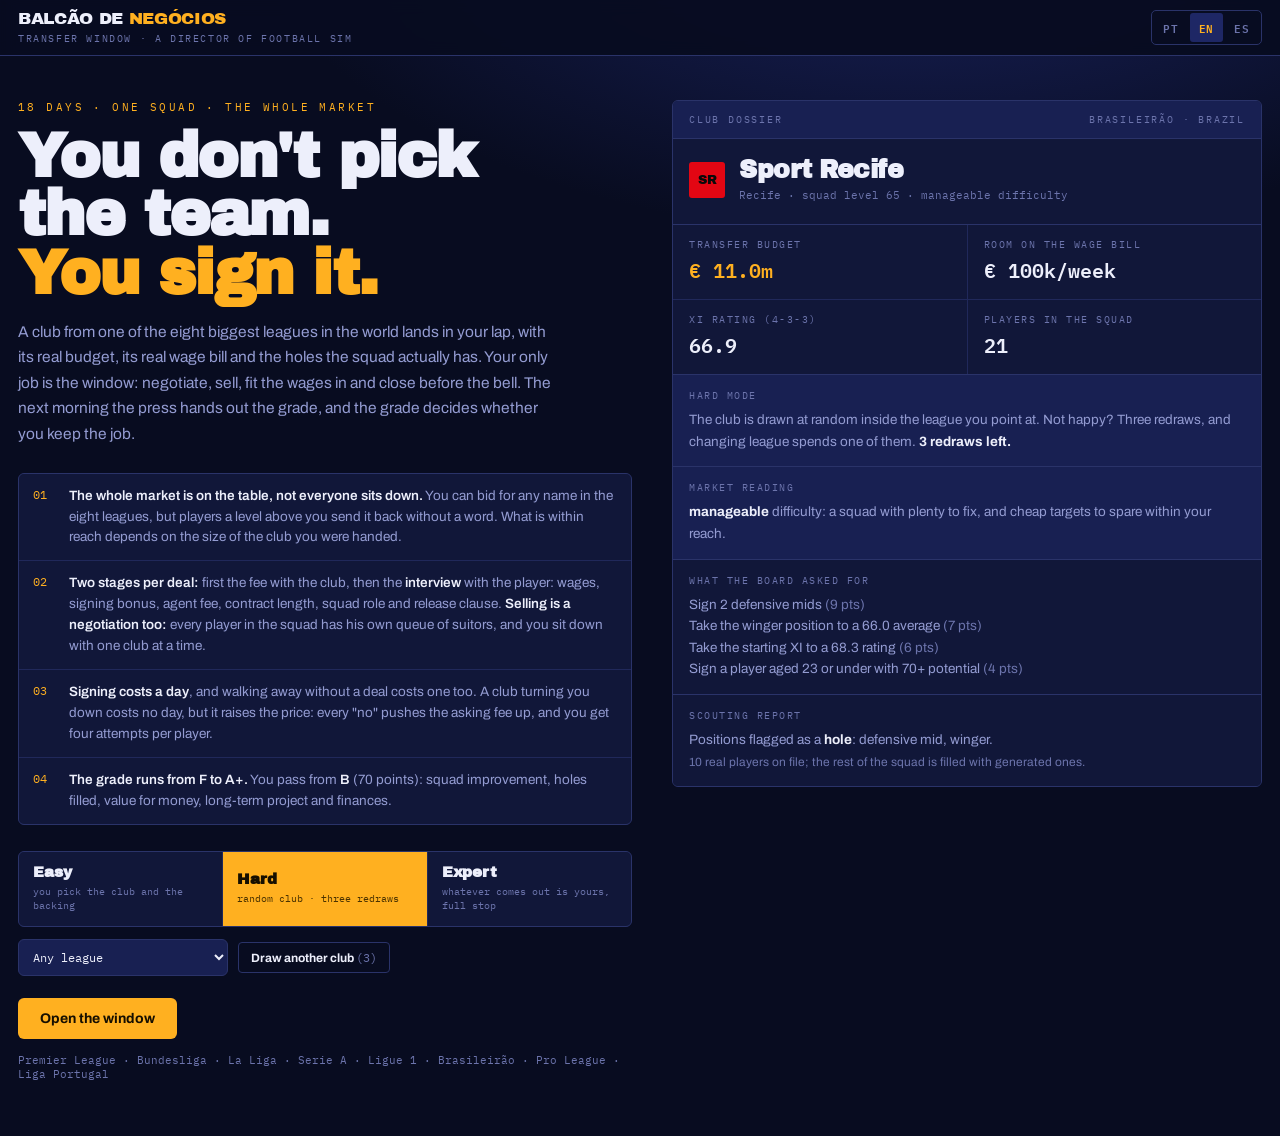
==== commit bc32667c: "Vendas negociadas e jogo em três idiomas - Vender abre a fila de interessados do jogador: pedida, fo" ====
--- a/balcao-de-negocios/index.html
+++ b/balcao-de-negocios/index.html
@@ -15,13 +15,18 @@
   <div class="topin">
     <div>
       <div class="mark">BALCÃO DE <em>NEGÓCIOS</em></div>
-      <div class="tag" id="topTag">Janela de transferências &middot; simulador de diretoria</div>
+      <div class="tag" id="topTag" data-i18n="app.tag">Janela de transferências &middot; simulador de diretoria</div>
     </div>
     <div class="spacer"></div>
+    <div class="langbar" id="langBar" role="group" data-i18n-aria="lang.aria" aria-label="Idioma">
+      <button type="button" data-lang="pt" class="on">PT</button>
+      <button type="button" data-lang="en">EN</button>
+      <button type="button" data-lang="es">ES</button>
+    </div>
     <div class="hud" id="hud" hidden></div>
   </div>
   <div class="ticker" id="tickerBar" hidden>
-    <span class="lbl">PLANTÃO</span>
+    <span class="lbl" data-i18n="app.ticker">PLANTÃO</span>
     <span class="vp"><span class="run" id="tickerRun"></span></span>
   </div>
 </div>
@@ -29,33 +34,33 @@
 <div class="wrap">
   <section class="intro" id="screenIntro">
     <div>
-      <div class="eyebrow">18 dias &middot; um elenco &middot; o mercado inteiro</div>
-      <h1>Você não escala.<span>Você contrata.</span></h1>
-      <p class="lede">Um clube das oito principais ligas do mundo cai no seu colo, com o caixa real, a folha
+      <div class="eyebrow" data-i18n="intro.eyebrow">18 dias &middot; um elenco &middot; o mercado inteiro</div>
+      <h1><span class="l1" data-i18n="intro.h1a">Você não escala.</span><span data-i18n="intro.h1b">Você contrata.</span></h1>
+      <p class="lede" data-i18n="intro.lede">Um clube das oito principais ligas do mundo cai no seu colo, com o caixa real, a folha
       salarial e os buracos que o elenco tem de verdade. Sua única função é a janela: negociar, vender, encaixar
       salário e fechar antes do gongo. No dia seguinte a imprensa dá a nota, e é ela que decide se você fica.</p>
       <ul class="rules">
-        <li><span class="n">01</span><span><b>O mercado inteiro está na mesa, nem todo mundo senta.</b> Você pode mandar proposta para qualquer nome das oito ligas, mas quem é de outro patamar devolve sem conversa. O que está ao seu alcance depende do tamanho do clube que caiu no seu colo.</span></li>
-        <li><span class="n">02</span><span><b>Duas fases por negócio:</b> primeiro a taxa com o clube, depois a <b>entrevista</b> com o jogador: salário, luvas, comissão do empresário, anos de contrato, papel no elenco e cláusula de rescisão.</span></li>
-        <li><span class="n">03</span><span><b>Assinar gasta um dia</b>, e levantar da mesa sem acordo também. Recusa do clube não custa dia, mas encarece o alvo: cada &quot;não&quot; sobe a pedida, e são quatro tentativas por jogador.</span></li>
-        <li><span class="n">04</span><span><b>A nota vai de F a A+.</b> Aprovação a partir de <b>B</b> (70 pontos): reforço do time, carências resolvidas, custo-benefício, projeto e finanças.</span></li>
+        <li><span class="n">01</span><span data-i18n-html="intro.r1"><b>O mercado inteiro está na mesa, nem todo mundo senta.</b> Você pode mandar proposta para qualquer nome das oito ligas, mas quem é de outro patamar devolve sem conversa. O que está ao seu alcance depende do tamanho do clube que caiu no seu colo.</span></li>
+        <li><span class="n">02</span><span data-i18n-html="intro.r2"><b>Duas fases por negócio:</b> primeiro a taxa com o clube, depois a <b>entrevista</b> com o jogador: salário, luvas, comissão do empresário, anos de contrato, papel no elenco e cláusula de rescisão.</span></li>
+        <li><span class="n">03</span><span data-i18n-html="intro.r3"><b>Assinar gasta um dia</b>, e levantar da mesa sem acordo também. Recusa do clube não custa dia, mas encarece o alvo: cada &quot;não&quot; sobe a pedida, e são quatro tentativas por jogador.</span></li>
+        <li><span class="n">04</span><span data-i18n-html="intro.r4"><b>A nota vai de F a A+.</b> Aprovação a partir de <b>B</b> (70 pontos): reforço do time, carências resolvidas, custo-benefício, projeto e finanças.</span></li>
       </ul>
-      <div class="modes" id="modeBar" role="radiogroup" aria-label="Modo de jogo">
-        <button role="radio" data-mode="facil"><b>Fácil</b><small>você escolhe o clube e a incorporação</small></button>
-        <button role="radio" data-mode="dificil"><b>Difícil</b><small>clube sorteado &middot; três novos sorteios</small></button>
-        <button role="radio" data-mode="expert"><b>Expert</b><small>o clube que sair é o seu, e ponto</small></button>
+      <div class="modes" id="modeBar" role="radiogroup" data-i18n-aria="intro.modes.aria" aria-label="Modo de jogo">
+        <button role="radio" data-mode="facil"><b data-i18n="mode.facil.n">Fácil</b><small data-i18n="mode.facil.small">você escolhe o clube e a incorporação</small></button>
+        <button role="radio" data-mode="dificil"><b data-i18n="mode.dificil.n">Difícil</b><small data-i18n="mode.dificil.small">clube sorteado &middot; três novos sorteios</small></button>
+        <button role="radio" data-mode="expert"><b data-i18n="mode.expert.n">Expert</b><small data-i18n="mode.expert.small">o clube que sair é o seu, e ponto</small></button>
       </div>
       <div class="setup" id="setupBar">
-        <select id="pickLiga" aria-label="Liga"></select>
-        <select id="pickClube" aria-label="Clube"></select>
-        <button class="btn ghost sm" id="btnReroll">Sortear outro clube <b id="rerollLeft"></b></button>
+        <select id="pickLiga" data-i18n-aria="setup.liga.aria" aria-label="Liga"></select>
+        <select id="pickClube" data-i18n-aria="setup.clube.aria" aria-label="Clube"></select>
+        <button class="btn ghost sm" id="btnReroll"><span data-i18n="setup.reroll">Sortear outro clube</span> <b id="rerollLeft"></b></button>
       </div>
       <div class="aporte" id="aporteWrap">
-        <div class="k">Incorporação financeira: escolha o investidor</div>
-        <div class="apbar" id="aporteSeg" role="radiogroup" aria-label="Incorporação financeira"></div>
+        <div class="k" data-i18n="aporte.title">Incorporação financeira: escolha o investidor</div>
+        <div class="apbar" id="aporteSeg" role="radiogroup" data-i18n-aria="aporte.aria" aria-label="Incorporação financeira"></div>
       </div>
       <div class="actions">
-        <button class="btn" id="btnStart">Abrir a janela</button>
+        <button class="btn" id="btnStart" data-i18n="intro.start">Abrir a janela</button>
       </div>
       <p class="hint" style="margin-top:14px">Premier League &middot; Bundesliga &middot; La Liga &middot; Serie A &middot; Ligue 1 &middot; Brasileirão &middot; Pro League &middot; Liga Portugal</p>
     </div>
@@ -66,14 +71,14 @@
     <div>
       <div class="stack">
         <div class="pnl">
-          <header><h3>Elenco atual</h3><span class="r" id="squadCount"></span></header>
+          <header><h3 data-i18n="panel.squad">Elenco atual</h3><span class="r" id="squadCount"></span></header>
           <div id="squadList"></div>
           <div class="meterbox">
-            <div class="k"><span>Força da escalação (<b id="formLabel">4-3-3</b>)</span><b id="xiNow">0.0</b></div>
+            <div class="k"><span><span data-i18n="meter.xi">Força da escalação</span> (<b id="formLabel">4-3-3</b>)</span><b id="xiNow">0.0</b></div>
             <div class="bar"><i id="xiBar" class="amber" style="width:0%"></i></div>
-            <div class="k" style="margin-top:9px"><span>Caixa usado</span><b id="spentPct">0%</b></div>
+            <div class="k" style="margin-top:9px"><span data-i18n="meter.cash">Caixa usado</span><b id="spentPct">0%</b></div>
             <div class="bar"><i id="spentBar" style="width:0%"></i></div>
-            <div class="k" style="margin-top:9px"><span>Folha semanal</span><b id="wagePct">0%</b></div>
+            <div class="k" style="margin-top:9px"><span data-i18n="meter.wage">Folha semanal</span><b id="wagePct">0%</b></div>
             <div class="bar"><i id="wageBar" class="pos" style="width:0%"></i></div>
           </div>
         </div>
@@ -83,40 +88,54 @@
     <div class="pnl">
       <header>
         <div class="tabs" role="tablist">
-          <button class="tab" id="tabMarket" role="tab" aria-selected="true">Mercado</button>
-          <button class="tab" id="tabSquad" role="tab" aria-selected="false">Vender do elenco</button>
-          <button class="tab" id="tabLineup" role="tab" aria-selected="false">Escalação</button>
+          <button class="tab" id="tabMarket" role="tab" aria-selected="true" data-i18n="tab.market">Mercado</button>
+          <button class="tab" id="tabCentral" role="tab" aria-selected="false"><span data-i18n="tab.central">Central de transferências</span> <b id="tabWatchN"></b></button>
+          <button class="tab" id="tabSquad" role="tab" aria-selected="false" data-i18n="tab.squad">Vender do elenco</button>
+          <button class="tab" id="tabLineup" role="tab" aria-selected="false" data-i18n="tab.lineup">Escalação</button>
         </div>
         <span class="r" id="listCount"></span>
       </header>
       <div class="filters" id="filters">
         <select id="fPos">
-          <option value="">Todas as posições</option>
-          <option value="GOL">Goleiro</option><option value="ZAG">Zagueiro</option>
-          <option value="LAT">Lateral</option><option value="VOL">Volante</option>
-          <option value="MEI">Meia</option><option value="PON">Ponta</option>
-          <option value="ATA">Atacante</option>
+          <option value="" data-i18n="f.pos.all">Todas as posições</option>
+          <option value="GOL" data-i18n="pos.GOL">Goleiro</option>
+          <option value="ZAG" data-i18n="pos.ZAG">Zagueiro</option>
+          <option value="LAT" data-i18n="f.pos.LAT">Lateral (os dois lados)</option>
+          <option value="LAT:E" data-i18n="f.pos.LAT.E">Lateral esquerdo</option>
+          <option value="LAT:D" data-i18n="f.pos.LAT.D">Lateral direito</option>
+          <option value="VOL" data-i18n="pos.VOL">Volante</option>
+          <option value="MEI" data-i18n="f.pos.MEI">Meia (os dois lados)</option>
+          <option value="MEI:E" data-i18n="f.pos.MEI.E">Meia pela esquerda</option>
+          <option value="MEI:D" data-i18n="f.pos.MEI.D">Meia pela direita</option>
+          <option value="PON" data-i18n="f.pos.PON">Ponta (os dois lados)</option>
+          <option value="PON:E" data-i18n="f.pos.PON.E">Ponta esquerda</option>
+          <option value="PON:D" data-i18n="f.pos.PON.D">Ponta direita</option>
+          <option value="ATA" data-i18n="pos.ATA">Atacante</option>
         </select>
         <select id="fLiga"></select>
-        <select id="fSort">
-          <option value="ovr">Melhor overall</option>
-          <option value="fee">Menor pedida</option>
-          <option value="pot">Maior potencial</option>
-          <option value="age">Mais jovem</option>
-          <option value="wage">Menor salário</option>
-        </select>
-        <input type="search" id="fName" placeholder="Buscar jogador ou clube" autocomplete="off">
-        <label class="tog"><input type="checkbox" id="fNeed"> só carências</label>
-        <label class="tog"><input type="checkbox" id="fAfford"> cabe no caixa</label>
-        <label class="tog"><input type="checkbox" id="fReach"> só quem me atende</label>
+        <select id="fSort"></select>
+        <input type="search" id="fName" data-i18n-ph="f.search.market" placeholder="Buscar jogador ou clube" autocomplete="off">
+        <div class="fline">
+          <label class="tog"><input type="checkbox" id="fNeed"> <span data-i18n="f.need">só carências</span></label>
+          <label class="tog"><input type="checkbox" id="fAfford"> <span data-i18n="f.afford">cabe no caixa</span></label>
+          <label class="tog"><input type="checkbox" id="fReach"> <span data-i18n="f.reach">só quem me atende</span></label>
+          <label class="tog"><input type="checkbox" id="fBench"> <span data-i18n="f.bench">só reservas</span></label>
+          <label class="tog"><input type="checkbox" id="fHeavy"> <span data-i18n="f.heavy">salário acima da média</span></label>
+          <button type="button" class="clearf" id="fClear" data-i18n="f.clear">Zerar filtros</button>
+        </div>
+        <label class="frange" id="wFee">
+          <span data-i18n="f.fee">Teto de compra</span>
+          <input type="range" id="fFee" min="0" max="100000000" step="500000" value="100000000" data-i18n-aria="f.fee.aria" aria-label="Valor máximo da pedida">
+          <b id="fFeeLab">sem limite</b>
+        </label>
       </div>
       <div class="tacbar" id="tacbar" hidden>
-        <label class="tog" for="fForm">Tática</label>
-        <select id="fForm" aria-label="Formação tática"></select>
-        <button class="btn sm ghost" id="btnAuto">Escalação automática</button>
+        <label class="tog" for="fForm" data-i18n="tac.form">Tática</label>
+        <select id="fForm" data-i18n-aria="tac.form.aria" aria-label="Formação tática"></select>
+        <button class="btn sm ghost" id="btnAuto" data-i18n="tac.auto">Escalação automática</button>
         <div class="spacer"></div>
         <div class="lstat">
-          <span class="k">Força da escalação</span>
+          <span class="k" data-i18n="tac.strength">Força da escalação</span>
           <b id="lineupStrength">0.0</b>
           <span class="d" id="lineupDelta"></span>
         </div>
@@ -138,7 +157,7 @@
           <p class="hint" id="selHint" style="margin:10px 2px 0"></p>
         </div>
         <div class="benchcol">
-          <div class="bhead"><span>Reservas</span><span id="benchCount"></span></div>
+          <div class="bhead"><span data-i18n="lineup.bench">Reservas</span><span id="benchCount"></span></div>
           <div class="bench" id="bench"></div>
         </div>
       </div>
@@ -149,28 +168,28 @@
     <div>
       <div class="stack">
         <div class="pnl">
-          <header><h3>Metas do conselho</h3><span class="r" id="goalsCount"></span></header>
+          <header><h3 data-i18n="panel.goals">Metas do conselho</h3><span class="r" id="goalsCount"></span></header>
           <div id="goals"></div>
         </div>
         <div class="pnl">
-          <header><h3>Prévia da imprensa</h3><span class="r" id="dealsCount"></span></header>
+          <header><h3 data-i18n="panel.press">Prévia da imprensa</h3><span class="r" id="dealsCount"></span></header>
           <div class="gradebox">
             <div class="gletter" id="gLetter">&ndash;</div>
-            <div class="gscore" id="gScore">0 / 100 PONTOS</div>
+            <div class="gscore" id="gScore">0 / 100</div>
             <div class="scale" id="gScale"></div>
           </div>
           <div id="comps"></div>
         </div>
         <div class="pnl">
-          <header><h3>Movimentações</h3><span class="r" id="netSpend"></span></header>
-          <div id="deals"><div class="empty">Nenhum negócio fechado ainda.</div></div>
-        </div>
-        <div class="pnl">
-          <header><h3>Últimas do dia</h3></header>
+          <header><h3 data-i18n="panel.deals">Movimentações</h3><span class="r" id="netSpend"></span></header>
+          <div id="deals"></div>
+        </div>
+        <div class="pnl">
+          <header><h3 data-i18n="panel.feed">Últimas do dia</h3></header>
           <div class="feed" id="feed"></div>
           <div style="padding:12px 13px;border-top:1px solid var(--line)">
-            <button class="btn wide" id="btnClose">Fechar a janela</button>
-            <div class="hint" style="margin-top:8px;text-align:center">Encerra e publica a nota final</div>
+            <button class="btn wide" id="btnClose" data-i18n="btn.close">Fechar a janela</button>
+            <div class="hint" style="margin-top:8px;text-align:center" data-i18n="close.hint">Encerra e publica a nota final</div>
           </div>
         </div>
       </div>
@@ -181,6 +200,7 @@
 </div>
 <div id="modalRoot"></div>
 
+<script src="data/i18n.js"></script>
 <script src="data/names.js"></script>
 <script src="data/premier.js"></script>
 <script src="data/bundesliga.js"></script>
--- a/balcao-de-negocios/styles.css
+++ b/balcao-de-negocios/styles.css
@@ -25,6 +25,11 @@
 .mark em{font-style:normal;color:var(--amber)}
 .tag{font-family:var(--f-mono);font-size:10px;letter-spacing:.16em;color:var(--dim);text-transform:uppercase;margin-top:5px}
 .spacer{flex:1}
+.langbar{display:flex;gap:2px;border:1px solid var(--line);border-radius:5px;padding:2px}
+.langbar button{background:transparent;border:0;border-radius:3px;padding:5px 9px;cursor:pointer;
+  font-family:var(--f-mono);font-size:10.5px;font-weight:600;letter-spacing:.08em;color:var(--dim);transition:background .12s,color .12s}
+.langbar button:hover{color:var(--ink)}
+.langbar button.on{background:var(--panel3);color:var(--amber)}
 .hud{display:flex;gap:14px}
 .hud .cell{border-left:1px solid var(--line);padding-left:14px;min-width:100px}
 .hud .k{font-family:var(--f-mono);font-size:9.5px;letter-spacing:.16em;color:var(--dim);text-transform:uppercase}
@@ -43,6 +48,7 @@
 .eyebrow{font-family:var(--f-mono);font-size:11px;letter-spacing:.22em;color:var(--amber);text-transform:uppercase}
 .intro h1{font-family:var(--f-display);font-size:clamp(38px,5.2vw,62px);line-height:.94;letter-spacing:-.025em;margin:14px 0 16px}
 .intro h1 span{color:var(--amber);display:block}
+.intro h1 span.l1{color:var(--ink)}
 .lede{color:var(--muted);font-size:15.5px;line-height:1.65;max-width:60ch}
 .rules{margin:26px 0 0;padding:0;list-style:none;display:grid;gap:1px;background:var(--line-soft);border:1px solid var(--line);border-radius:var(--r);overflow:hidden}
 .rules li{background:var(--panel);padding:12px 14px;display:grid;grid-template-columns:24px 1fr;gap:12px;font-size:13.5px;color:var(--muted);line-height:1.55}
@@ -117,6 +123,7 @@
 .pos.crit{background:rgba(255,95,110,.16);color:#FF8F9A}
 .pos.soft{background:rgba(255,209,102,.14);color:var(--warn)}
 .pos.ok{background:rgba(55,211,154,.12);color:var(--pos)}
+.pos i.sd{font-style:normal;font-size:8.5px;opacity:.7;margin-left:2px;letter-spacing:0}
 .ovr{font-family:var(--f-mono);font-size:15px;font-weight:600;font-variant-numeric:tabular-nums;text-align:right}
 .ovr small{display:block;font-size:10px;color:var(--pos);font-weight:500}
 .ovr small.neg{color:var(--neg)}
@@ -132,10 +139,18 @@
 .tab{background:transparent;border:1px solid transparent;border-radius:4px;padding:6px 11px;font-size:12px;font-weight:600;color:var(--dim);cursor:pointer}
 .tab[aria-selected="true"]{background:var(--panel3);color:var(--ink);border-color:var(--line)}
 .filters{display:flex;gap:8px;padding:10px 13px;border-bottom:1px solid var(--line);flex-wrap:wrap;align-items:center}
+.filters [hidden]{display:none}
+.frange{flex:1 0 100%;display:flex;align-items:center;gap:9px;font-family:var(--f-mono);font-size:11px;color:var(--muted);cursor:pointer}
+.frange input[type=range]{flex:1;max-width:300px;min-width:120px;padding:0;accent-color:var(--amber);cursor:pointer}
+.frange b{color:var(--ink);font-variant-numeric:tabular-nums;min-width:86px}
 select,input[type=search],input[type=number]{background:var(--panel2);border:1px solid var(--line);color:var(--ink);border-radius:4px;padding:6px 9px;font-family:var(--f-mono);font-size:11.5px}
 input[type=search]{flex:1;min-width:120px}
 .tog{display:flex;align-items:center;gap:6px;font-family:var(--f-mono);font-size:11px;color:var(--muted);cursor:pointer}
 .tog input{accent-color:var(--amber)}
+.fline{flex:1 0 100%;display:flex;gap:12px;align-items:center;flex-wrap:wrap}
+.clearf{margin-left:auto;background:transparent;border:1px solid var(--line);color:var(--dim);border-radius:4px;padding:6px 11px;font-family:var(--f-mono);font-size:11px;cursor:pointer;transition:border-color .12s,color .12s}
+.clearf:hover:not(:disabled){border-color:var(--amber);color:var(--amber)}
+.clearf:disabled{opacity:.35;cursor:not-allowed}
 
 .mk{overflow-x:auto;max-height:min(62vh,720px);overflow-y:auto}
 table{width:100%;border-collapse:collapse;font-size:13px}
@@ -154,6 +169,11 @@
 .chip.vet{background:rgba(148,156,210,.14);color:var(--muted)}
 .chip.out{background:rgba(255,95,110,.22);color:#FFB2B9}
 .chip.hard{background:rgba(255,176,32,.14);color:var(--amber)}
+.chip.multi{background:rgba(91,220,255,.14);color:#8FD9FF}
+.wbtn{margin-right:6px}
+.wbtn.on{border-color:var(--amber);color:var(--amber)}
+.tab b{font-family:var(--f-mono);font-size:10px;font-weight:600;color:var(--amber)}
+.tab b:empty{display:none}
 tr.unreach td{opacity:.5}
 tr.unreach:hover td{opacity:.8}
 .empty{padding:28px 14px;color:var(--dim);font-family:var(--f-mono);font-size:12px;text-align:center}
@@ -237,6 +257,16 @@
 .seg button:hover{border-color:var(--amber);color:var(--amber)}
 .seg button.on{background:var(--amber);border-color:var(--amber);color:#160F00;font-weight:700}
 .hint2{font-family:var(--f-mono);font-size:10px;color:var(--dim);margin-top:7px;line-height:1.5}
+.bidlist{display:grid;gap:1px;background:var(--line-soft);border:1px solid var(--line-soft);border-radius:4px;overflow:hidden}
+.bidrow{display:grid;grid-template-columns:1fr auto auto;gap:10px;align-items:center;background:var(--panel2);padding:10px 12px}
+.bidrow .bn b{font-size:13.5px;font-weight:600;display:block}
+.bidrow .bn small{display:block;font-family:var(--f-mono);font-size:10px;color:var(--dim);margin-top:3px}
+.bidrow .bv{font-family:var(--f-mono);font-size:13.5px;font-variant-numeric:tabular-nums;text-align:right;color:var(--pos)}
+.bidrow .bv small{display:block;font-size:9.5px;color:var(--dim)}
+.bidrow .ba{display:flex;gap:6px}
+.bidrow.out{opacity:.42}
+.bidrow.out .bv{color:var(--muted);text-decoration:line-through}
+@media(max-width:520px){.bidrow{grid-template-columns:1fr auto}.bidrow .ba{grid-column:1/-1;justify-content:flex-end}}
 .totals{display:grid;grid-template-columns:repeat(3,1fr);gap:1px;background:var(--line-soft);border:1px solid var(--line-soft);border-radius:4px;overflow:hidden}
 .totals > div{background:var(--panel2);padding:10px 12px}
 .totals span{display:block;font-family:var(--f-mono);font-size:9px;letter-spacing:.12em;color:var(--dim);text-transform:uppercase}
@@ -303,12 +333,16 @@
 .badge.b-VOL,.badge.b-MEI{background:#FFC358;color:#1A1200}
 .badge.b-PON,.badge.b-ATA{background:#FF8A96;color:#2B0509}
 .badge.out{box-shadow:0 0 0 2px var(--neg), 0 3px 10px rgba(0,0,0,.45)}
+.badge.alt{box-shadow:0 0 0 2px var(--amber), 0 3px 10px rgba(0,0,0,.45)}
+.badge i.sd{font-style:normal;font-size:8px;opacity:.85;margin-left:1px}
 .badge.vaga{background:rgba(8,12,32,.35);border:1px dashed rgba(233,240,255,.35);color:rgba(233,240,255,.6);font-size:10px}
 .slot .nm{display:grid;justify-items:center;line-height:1.2}
 .slot .who{font-size:10.5px;font-weight:600;color:#EDF3FF;text-shadow:0 1px 3px rgba(0,0,0,.95);
   max-width:70px;overflow:hidden;text-overflow:ellipsis;white-space:nowrap}
 .slot .mini{font-family:var(--f-mono);font-size:8.5px;color:rgba(237,243,255,.5);text-shadow:0 1px 2px rgba(0,0,0,.9)}
 .slot .warn{font-family:var(--f-mono);font-size:8.5px;color:#FF9AA4;text-shadow:0 1px 2px rgba(0,0,0,.9)}
+.slot .warn.soft{color:var(--amber)}
+.slot .mini i.sd,.slot .warn i.sd{font-style:normal;opacity:.8}
 .slot .rm{position:absolute;top:-7px;right:4px;width:17px;height:17px;border-radius:50%;
   background:var(--panel3);border:1px solid var(--line);color:var(--muted);font-size:11px;line-height:15px;opacity:0;transition:opacity .15s}
 .slot:hover .rm,.slot:focus-visible .rm{opacity:1}
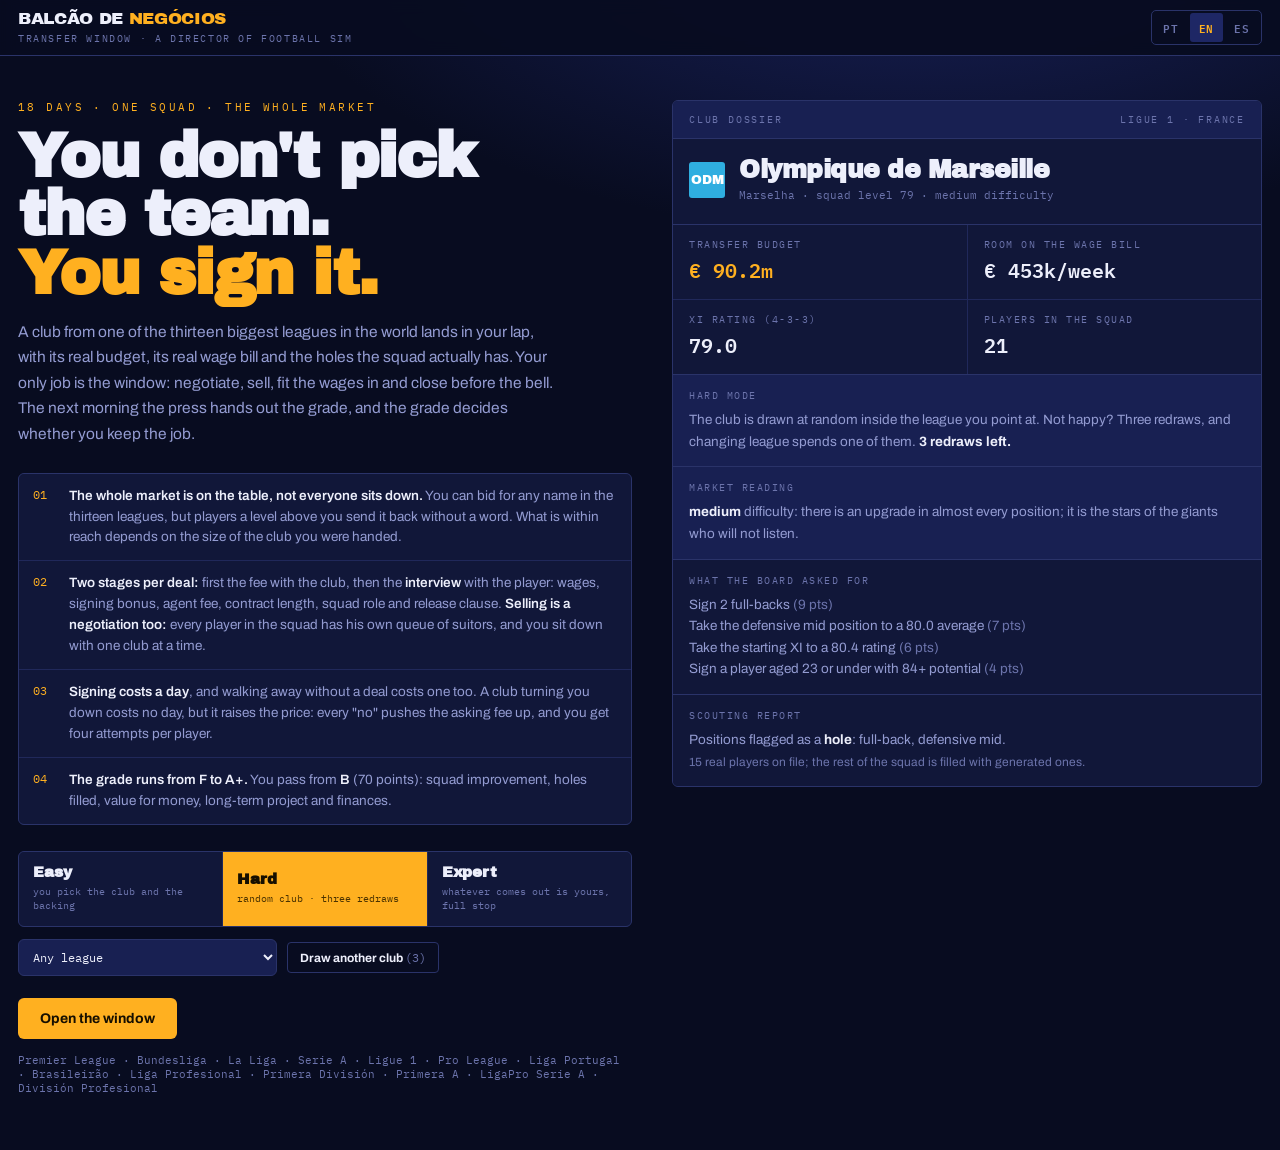
==== commit a85bad8a: "Ligas sul-americanas, temporadas e ajustes de interface - Novos elencos: Argentina, Colombia, Equado" ====
--- a/balcao-de-negocios/index.html
+++ b/balcao-de-negocios/index.html
@@ -36,11 +36,11 @@
     <div>
       <div class="eyebrow" data-i18n="intro.eyebrow">18 dias &middot; um elenco &middot; o mercado inteiro</div>
       <h1><span class="l1" data-i18n="intro.h1a">Você não escala.</span><span data-i18n="intro.h1b">Você contrata.</span></h1>
-      <p class="lede" data-i18n="intro.lede">Um clube das oito principais ligas do mundo cai no seu colo, com o caixa real, a folha
+      <p class="lede" data-i18n="intro.lede">Um clube das treze principais ligas do mundo cai no seu colo, com o caixa real, a folha
       salarial e os buracos que o elenco tem de verdade. Sua única função é a janela: negociar, vender, encaixar
       salário e fechar antes do gongo. No dia seguinte a imprensa dá a nota, e é ela que decide se você fica.</p>
       <ul class="rules">
-        <li><span class="n">01</span><span data-i18n-html="intro.r1"><b>O mercado inteiro está na mesa, nem todo mundo senta.</b> Você pode mandar proposta para qualquer nome das oito ligas, mas quem é de outro patamar devolve sem conversa. O que está ao seu alcance depende do tamanho do clube que caiu no seu colo.</span></li>
+        <li><span class="n">01</span><span data-i18n-html="intro.r1"><b>O mercado inteiro está na mesa, nem todo mundo senta.</b> Você pode mandar proposta para qualquer nome das treze ligas, mas quem é de outro patamar devolve sem conversa. O que está ao seu alcance depende do tamanho do clube que caiu no seu colo.</span></li>
         <li><span class="n">02</span><span data-i18n-html="intro.r2"><b>Duas fases por negócio:</b> primeiro a taxa com o clube, depois a <b>entrevista</b> com o jogador: salário, luvas, comissão do empresário, anos de contrato, papel no elenco e cláusula de rescisão.</span></li>
         <li><span class="n">03</span><span data-i18n-html="intro.r3"><b>Assinar gasta um dia</b>, e levantar da mesa sem acordo também. Recusa do clube não custa dia, mas encarece o alvo: cada &quot;não&quot; sobe a pedida, e são quatro tentativas por jogador.</span></li>
         <li><span class="n">04</span><span data-i18n-html="intro.r4"><b>A nota vai de F a A+.</b> Aprovação a partir de <b>B</b> (70 pontos): reforço do time, carências resolvidas, custo-benefício, projeto e finanças.</span></li>
@@ -62,7 +62,7 @@
       <div class="actions">
         <button class="btn" id="btnStart" data-i18n="intro.start">Abrir a janela</button>
       </div>
-      <p class="hint" style="margin-top:14px">Premier League &middot; Bundesliga &middot; La Liga &middot; Serie A &middot; Ligue 1 &middot; Brasileirão &middot; Pro League &middot; Liga Portugal</p>
+      <p class="hint" style="margin-top:14px">Premier League &middot; Bundesliga &middot; La Liga &middot; Serie A &middot; Ligue 1 &middot; Pro League &middot; Liga Portugal &middot; Brasileirão &middot; Liga Profesional &middot; Primera División &middot; Primera A &middot; LigaPro Serie A &middot; División Profesional</p>
     </div>
     <div class="dossier" id="dossier"></div>
   </section>
@@ -104,9 +104,7 @@
           <option value="LAT:E" data-i18n="f.pos.LAT.E">Lateral esquerdo</option>
           <option value="LAT:D" data-i18n="f.pos.LAT.D">Lateral direito</option>
           <option value="VOL" data-i18n="pos.VOL">Volante</option>
-          <option value="MEI" data-i18n="f.pos.MEI">Meia (os dois lados)</option>
-          <option value="MEI:E" data-i18n="f.pos.MEI.E">Meia pela esquerda</option>
-          <option value="MEI:D" data-i18n="f.pos.MEI.D">Meia pela direita</option>
+          <option value="MEI" data-i18n="pos.MEI">Meia</option>
           <option value="PON" data-i18n="f.pos.PON">Ponta (os dois lados)</option>
           <option value="PON:E" data-i18n="f.pos.PON.E">Ponta esquerda</option>
           <option value="PON:D" data-i18n="f.pos.PON.D">Ponta direita</option>
@@ -208,8 +206,14 @@
 <script src="data/seriea.js"></script>
 <script src="data/ligue1.js"></script>
 <script src="data/brasileirao.js"></script>
+<script src="data/argentina.js"></script>
+<script src="data/uruguai.js"></script>
+<script src="data/colombia.js"></script>
+<script src="data/equador.js"></script>
+<script src="data/paraguai.js"></script>
 <script src="data/belgica.js"></script>
 <script src="data/portugal.js"></script>
 <script src="game.js"></script>
+<script src="season.js"></script>
 </body>
 </html>
--- a/balcao-de-negocios/styles.css
+++ b/balcao-de-negocios/styles.css
@@ -288,6 +288,65 @@
 .crow .nm{font-size:13.5px;font-weight:600}
 .crow .sc{font-family:var(--f-mono);font-size:12px;font-variant-numeric:tabular-nums;color:var(--amber);white-space:nowrap}
 .crow p{margin:5px 0 0;font-size:12px;color:var(--dim);line-height:1.55}
+/* ---- as copas: uma seção só delas, um painel por copa ---- */
+.ksect{display:flex;align-items:baseline;justify-content:space-between;gap:12px;flex-wrap:wrap;
+  margin:26px 0 10px;padding-bottom:8px;border-bottom:1px solid var(--line)}
+.ksect h3{font-family:var(--f-mono);font-size:10px;letter-spacing:.18em;color:var(--dim);text-transform:uppercase;font-weight:500}
+.ksect span{font-family:var(--f-mono);font-size:11px;color:var(--muted)}
+.kop > header .r.win{color:var(--pos)}
+.kop > header .r.amber{color:var(--amber)}
+.kop > header .r.off{color:var(--dim)}
+.konote{margin:11px 15px 0;font-size:12px;color:var(--dim);line-height:1.55}
+.kop > .ko{margin:9px 15px 0;max-width:420px}
+.brk{display:flex;justify-content:center;align-items:stretch;gap:16px;padding:28px 6px 14px;min-width:560px}
+.bcol{display:grid;grid-template-rows:repeat(var(--n),1fr);align-items:center;justify-items:center}
+.bfork{position:relative;width:100%;display:grid;grid-template-rows:1fr 1fr;align-items:center;justify-items:center}
+.bfork::after{content:'';position:absolute;right:-8px;top:25%;height:50%;width:1px;background:var(--line)}
+.bfork::before{content:'';position:absolute;right:-16px;top:50%;width:8px;height:1px;background:var(--line)}
+.bcol.r .bfork::after{right:auto;left:-8px}
+.bcol.r .bfork::before{right:auto;left:-16px}
+.bmatch{position:relative;display:grid;gap:2px;padding:3px;border-radius:9px;
+  border:1px solid var(--line-soft);background:rgba(255,255,255,.022)}
+.bmatch.meu{border-color:rgba(240,178,58,.45);background:rgba(240,178,58,.06)}
+.bmatch::after{content:'';position:absolute;top:50%;right:-8px;width:8px;height:1px;background:var(--line)}
+.bcol.r .bmatch::after{right:auto;left:-8px}
+.bcol.inner .bmatch::after{width:16px;right:-16px}
+.bcol.r.inner .bmatch::after{right:auto;left:-16px}
+.bmid .bmatch::after{display:none}
+/* o balão do confronto, no lugar do balão cru do navegador */
+/* o balão só existe no hover: encolhido a zero ele não empurra a rolagem da chave */
+.bmatch::before{content:attr(data-tip);position:absolute;left:50%;bottom:calc(100% + 8px);
+  transform:translateX(-50%) scale(0);transform-origin:bottom center;
+  white-space:nowrap;font-family:var(--f-mono);font-size:10.5px;letter-spacing:.01em;color:var(--ink);
+  background:#151B41;border:1px solid var(--line);border-radius:7px;padding:5px 9px;
+  opacity:0;pointer-events:none;transition:opacity .12s,transform .12s;z-index:6;box-shadow:0 8px 22px rgba(0,0,0,.5)}
+.bmatch:hover{border-color:var(--line);z-index:7}
+.bmatch:hover::before{opacity:1;transform:translateX(-50%) scale(1)}
+.btm{display:flex;align-items:center;gap:5px;padding:1px 3px;border-radius:6px}
+.bcol.r .btm{flex-direction:row-reverse}
+.btm.w{background:rgba(255,255,255,.06)}
+.btm .g{font-family:var(--f-mono);font-size:11px;color:var(--dim);width:11px;text-align:center}
+.btm.w .g{color:var(--ink)}
+.btm:not(.w) .bdisc{opacity:.45}
+.btm.me:not(.w) .bdisc{opacity:.85}
+.bdisc{width:24px;height:24px;border-radius:50%;flex:0 0 auto;display:grid;place-items:center;font-style:normal;
+  font-family:var(--f-mono);font-size:8px;font-weight:700;background:var(--c1);color:var(--fg);
+  box-shadow:inset 0 0 0 1.5px var(--c2),0 0 0 1px rgba(0,0,0,.55)}
+.btm.me .bdisc{box-shadow:inset 0 0 0 1.5px var(--c2),0 0 0 2px var(--amber)}
+.bdisc.big{width:54px;height:54px;font-size:15px;box-shadow:inset 0 0 0 3px var(--c2),0 0 0 1px rgba(0,0,0,.55),0 0 0 6px rgba(240,178,58,.14)}
+.bmid{display:flex;flex-direction:column;align-items:center;justify-content:center;gap:16px;padding:0 4px}
+.bmatch.fin{padding:4px;border-color:var(--line);background:rgba(255,255,255,.04)}
+.bchamp{display:grid;justify-items:center;gap:6px;text-align:center}
+.bchamp b{font-size:13px}
+.bchamp span{font-family:var(--f-mono);font-size:9.5px;letter-spacing:.18em;color:var(--amber)}
+.ko{margin-top:8px;display:grid;gap:3px}
+.korow{display:flex;gap:10px;align-items:baseline;font-size:12px;color:var(--muted);
+  padding:3px 7px;border-radius:6px;border:1px solid transparent}
+.korow .rd{flex:0 0 34%;color:var(--dim);font-size:11px}
+.korow .mt{font-family:var(--f-mono);font-variant-numeric:tabular-nums;font-size:11.5px}
+.korow .mt b{color:var(--ink);font-weight:600}
+.korow.me{border-color:var(--line-soft);background:rgba(255,255,255,.03);color:var(--ink)}
+.korow.me .rd{color:var(--amber)}
 @media(max-width:1080px){
   .desk{grid-template-columns:1fr}
   .stack{position:static}
@@ -406,3 +465,61 @@
   50%{opacity:1;transform:translate(-50%,-50%) scale(1.16)}
 }
 @media(prefers-reduced-motion:reduce){.slot.need.crit::before{animation:none;opacity:.8}}
+
+/* ---------- temporada simulada ---------- */
+.season{margin-top:46px;border-top:1px solid var(--line);padding-top:34px}
+.shead{text-align:center}
+.shead h2{font-family:var(--f-display);font-size:clamp(26px,4vw,42px);letter-spacing:-.03em;margin:12px 0 14px}
+.shead p{color:var(--muted);font-size:14.5px;line-height:1.65;max-width:60ch;margin:16px auto 0}
+.trophies{display:flex;gap:8px;justify-content:center;flex-wrap:wrap}
+.trophy{font-family:var(--f-mono);font-size:10.5px;letter-spacing:.12em;text-transform:uppercase;
+  padding:6px 12px;border-radius:99px;background:rgba(255,176,32,.14);color:var(--amber);border:1px solid rgba(255,176,32,.4)}
+.trophy.none{background:transparent;color:var(--dim);border-color:var(--line)}
+.sgrid{display:grid;grid-template-columns:repeat(4,1fr);gap:1px;background:var(--line-soft);
+  border:1px solid var(--line);border-radius:var(--r);overflow:hidden;margin-top:24px;text-align:left}
+.sgrid > div{background:var(--panel);padding:12px 14px}
+.sgrid span{display:block;font-family:var(--f-mono);font-size:9px;letter-spacing:.14em;color:var(--dim);text-transform:uppercase}
+.sgrid b{display:block;font-family:var(--f-mono);font-size:20px;font-weight:600;margin-top:4px;font-variant-numeric:tabular-nums}
+.tabwrap{overflow-x:auto}
+.stab{width:100%;border-collapse:collapse;font-family:var(--f-mono);font-size:11.5px;font-variant-numeric:tabular-nums}
+.stab th{padding:9px 6px;text-align:right;font-weight:500;font-size:9.5px;letter-spacing:.1em;
+  color:var(--dim);text-transform:uppercase;border-bottom:1px solid var(--line);white-space:nowrap}
+.stab td{padding:7px 6px;text-align:right;border-bottom:1px solid var(--line-soft);color:var(--muted);white-space:nowrap}
+.stab th:first-child,.stab td:first-child{padding-left:13px}
+.stab th:last-child,.stab td:last-child{padding-right:13px}
+.stab th.l,.stab td.l{text-align:left;width:100%;white-space:normal}
+.stab td.l{color:var(--ink);font-family:inherit;font-size:12.5px;font-weight:600}
+.stab tbody tr:last-child td{border-bottom:0}
+.stab tr.me td{background:rgba(255,176,32,.10);color:var(--ink)}
+.stab tr.me td:first-child{box-shadow:inset 3px 0 0 var(--amber)}
+.stab td.p{color:var(--dim)}
+.sdim{color:var(--dim);font-weight:400;font-family:var(--f-mono);font-size:10px}
+@media(max-width:560px){.sgrid{grid-template-columns:repeat(2,1fr)}}
+
+/* ---------- suspense: a temporada acontece antes de aparecer ---------- */
+.simstage{max-width:520px;margin:20px auto 0;border:1px solid var(--line);border-radius:var(--r);
+  background:var(--panel);padding:16px 18px 14px;text-align:left}
+.simtop{display:flex;align-items:center;gap:9px;font-family:var(--f-mono);font-size:11px;
+  letter-spacing:.12em;text-transform:uppercase;color:var(--muted)}
+.simtop b{font-weight:600;flex:1;color:var(--ink)}
+.simtop .pct{color:var(--amber);font-variant-numeric:tabular-nums}
+.simtop .live{width:7px;height:7px;border-radius:50%;background:var(--amber);flex:none;animation:blip 1.1s ease-in-out infinite}
+@keyframes blip{0%,100%{opacity:1;transform:scale(1)}50%{opacity:.25;transform:scale(.7)}}
+.simbar{height:3px;border-radius:99px;background:var(--line-soft);overflow:hidden;margin:11px 0 13px}
+.simbar i{display:block;height:100%;background:var(--amber);width:0;transition:width .6s cubic-bezier(.4,0,.2,1)}
+.simlog{list-style:none;margin:0;padding:0;font-size:13px;line-height:1.5;color:var(--muted);min-height:88px}
+.simlog li{display:flex;gap:9px;padding:3px 0;animation:rvIn .45s ease both}
+.simlog li::before{content:'✓';color:var(--pos);font-family:var(--f-mono);font-size:11px;line-height:1.7}
+.simlog li.now{color:var(--ink)}
+.simlog li.now::before{content:'›';color:var(--amber)}
+.simstage .skip{display:block;margin:12px 0 0 auto;background:none;border:0;cursor:pointer;padding:4px 0;
+  font-family:var(--f-mono);font-size:10.5px;letter-spacing:.12em;text-transform:uppercase;color:var(--dim)}
+.simstage .skip:hover{color:var(--amber)}
+@keyframes rvIn{from{opacity:0;transform:translateY(14px)}to{opacity:1;transform:none}}
+@keyframes rvPop{from{opacity:0;transform:scale(.82)}to{opacity:1;transform:scale(1)}}
+.season.reveal .rv{animation:rvIn .6s cubic-bezier(.22,.7,.3,1) both;animation-delay:var(--d,0s)}
+.season.reveal .trophy{animation:rvPop .5s cubic-bezier(.2,1.5,.4,1) both;animation-delay:var(--d,0s)}
+@media(prefers-reduced-motion:reduce){
+  .simlog li,.season.reveal .rv,.season.reveal .trophy{animation:none}
+  .simtop .live{animation:none}
+}
